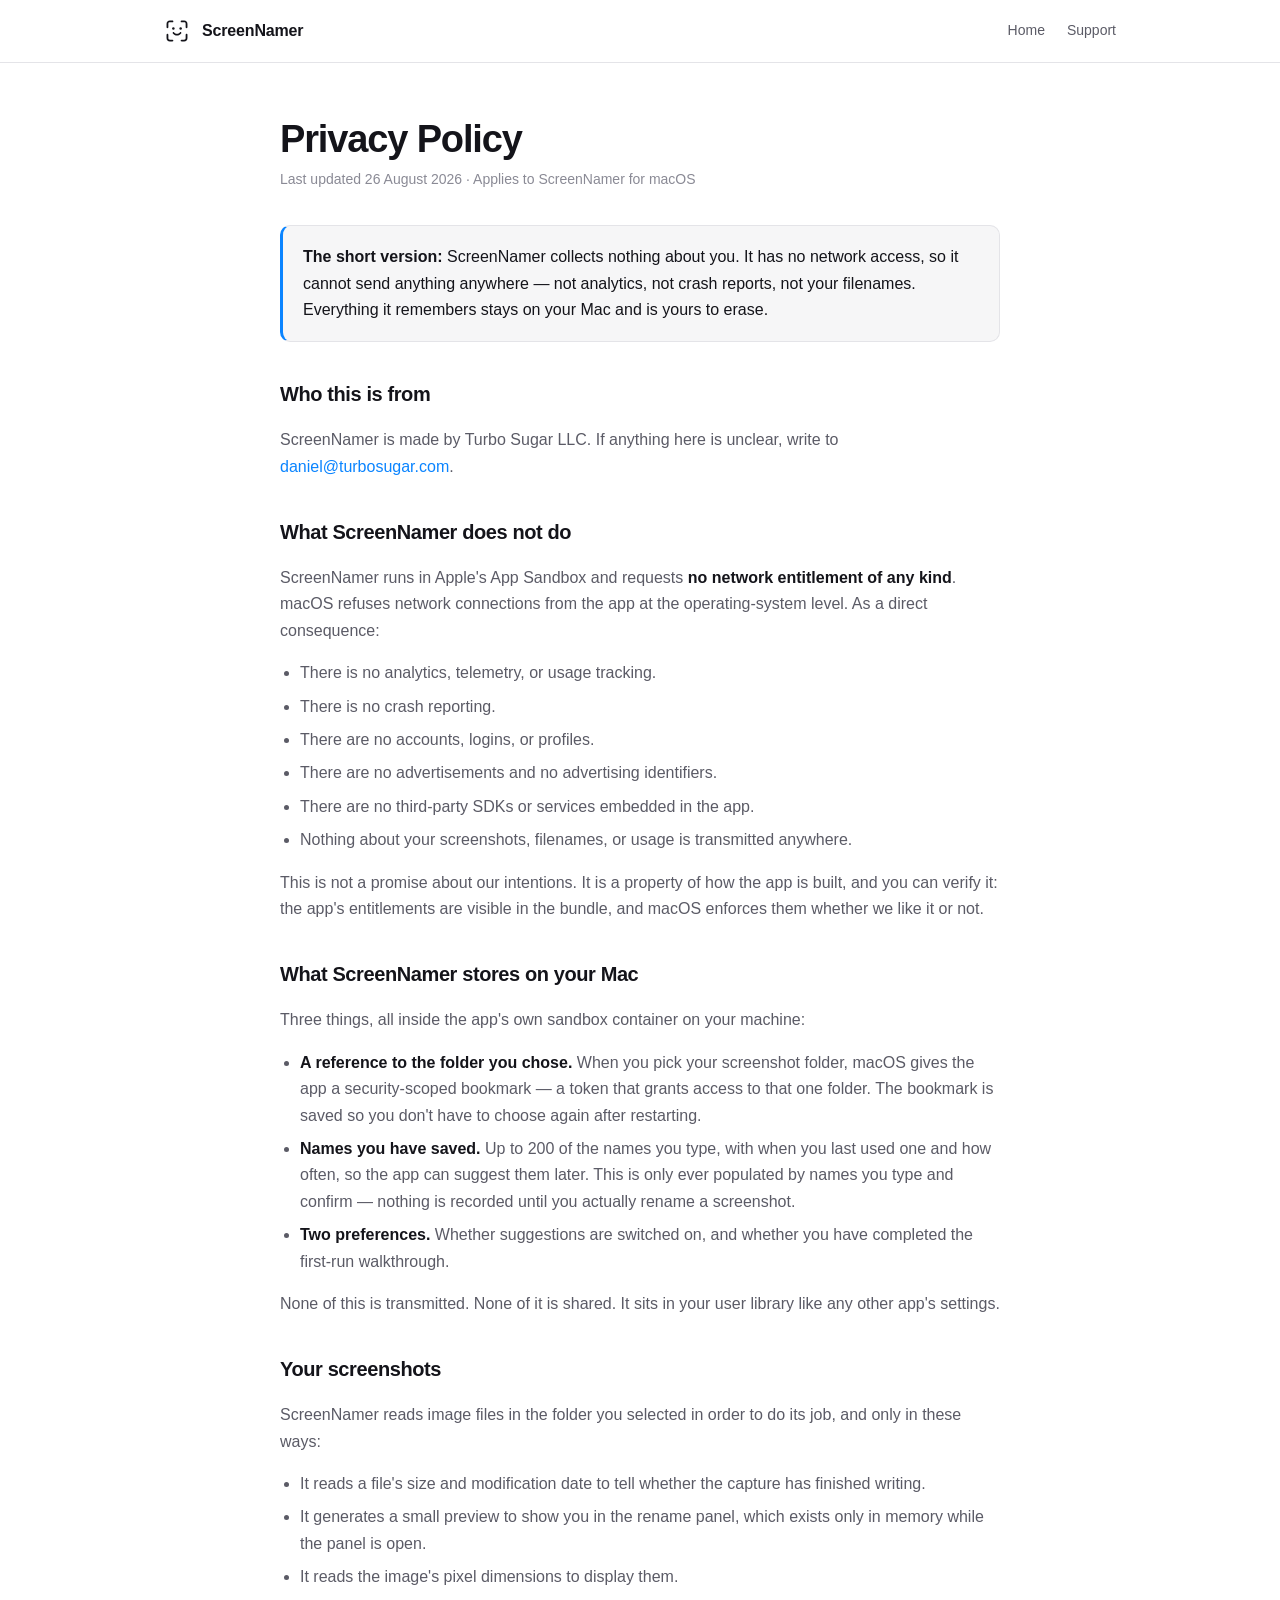
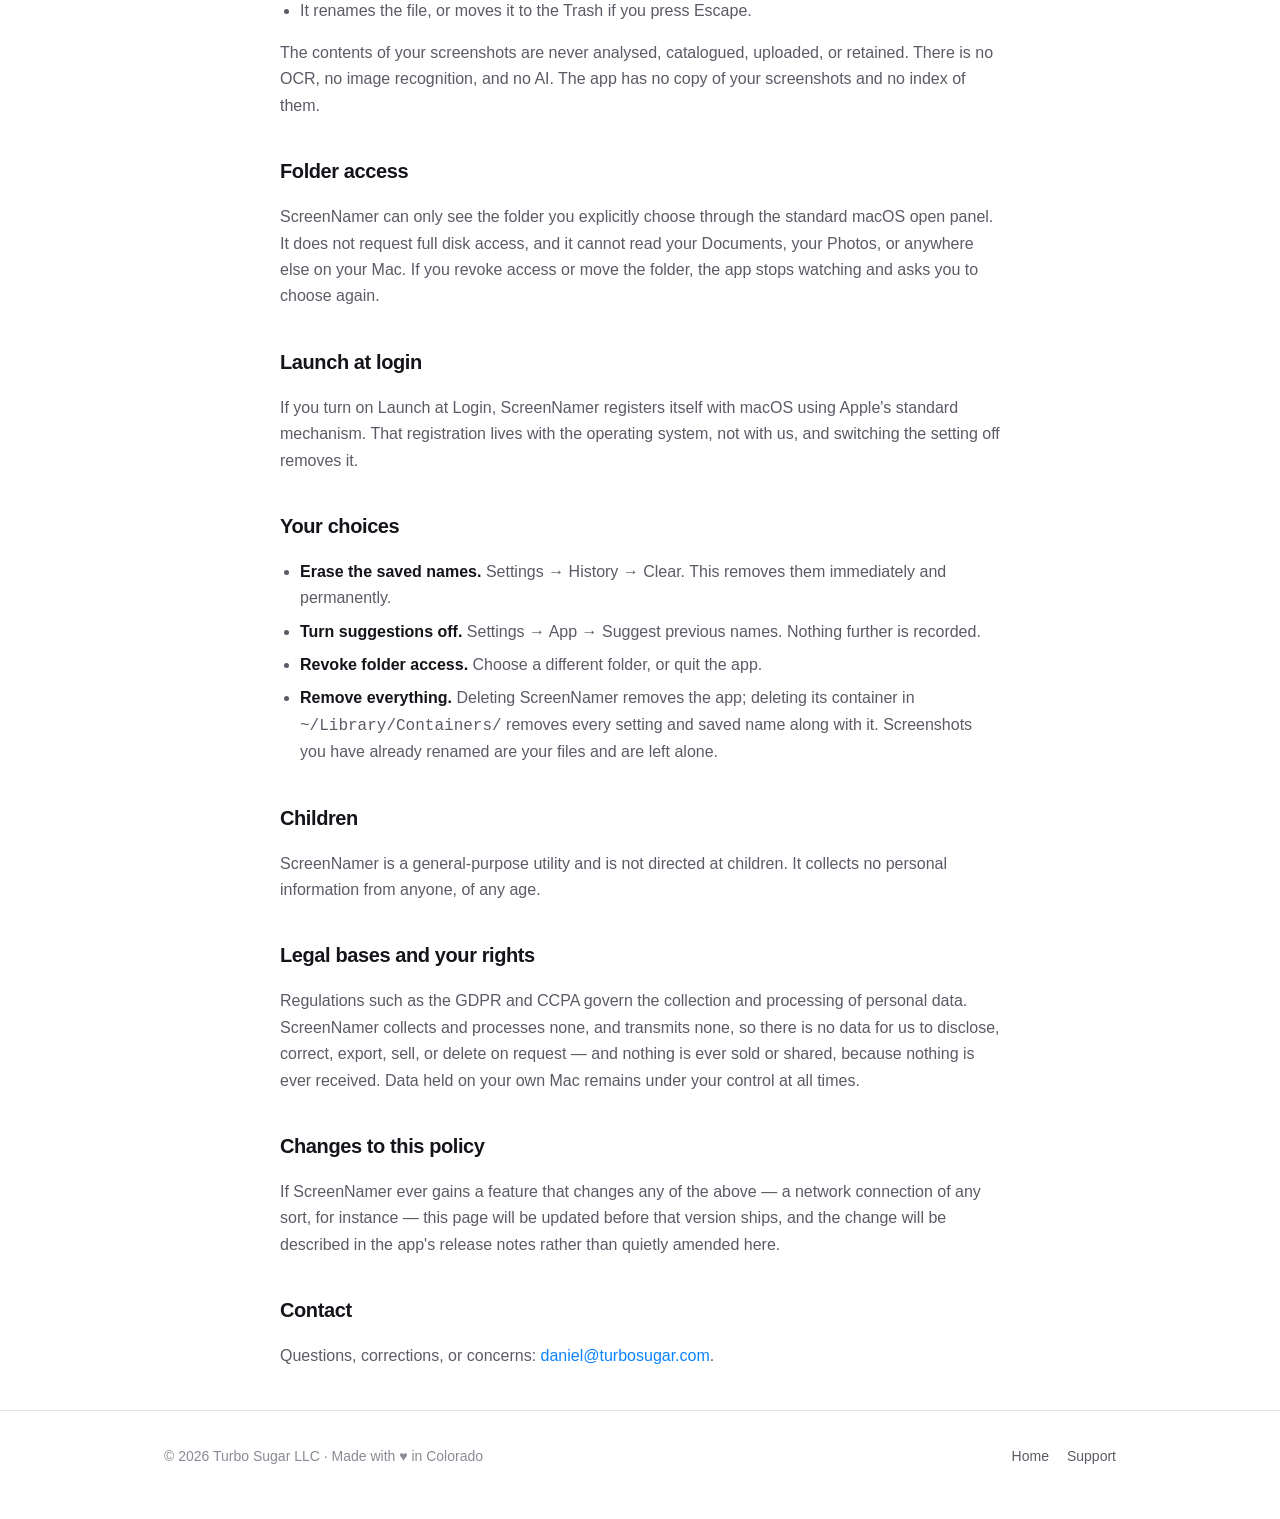
==== privacy/index.html @ ea91c164 "Header mark inherits theme colour" ====
<!doctype html>
<html lang="en">
<head>
<meta charset="utf-8">
<meta name="viewport" content="width=device-width, initial-scale=1">
<title>Privacy Policy — ScreenNamer</title>
<meta name="description" content="ScreenNamer collects nothing. It has no network access, no accounts, and no analytics. Everything it stores stays on your Mac.">
<link rel="icon" href="../assets/icon.png">
<link rel="stylesheet" href="../styles.css">
</head>
<body>

<header>
  <div class="wrap bar">
    <svg class="mark" viewBox="0 0 1024 1024" fill="currentColor" aria-hidden="true" focusable="false">
      <path d="M135.83,404.52c-19.79,0-35.83-16.04-35.83-35.83v-134.35c0-85.38,48.97-134.35,134.35-134.35h98.52c19.79,0,35.83,16.04,35.83,35.83s-16.04,35.83-35.83,35.83h-98.52c-45.7,0-62.7,16.99-62.7,62.7v134.35c0,19.79-16.04,35.83-35.83,35.83Z"/>
      <path d="M888.17,404.52c-19.79,0-35.83-16.04-35.83-35.83v-134.35c0-45.7-16.99-62.7-62.7-62.7h-98.52c-19.79,0-35.83-16.04-35.83-35.83s16.04-35.83,35.83-35.83h98.52c85.38,0,134.35,48.97,134.35,134.35v134.35c0,19.79-16.04,35.83-35.83,35.83Z"/>
      <path d="M332.87,924h-98.52c-85.38,0-134.35-48.97-134.35-134.35v-134.35c0-19.79,16.04-35.83,35.83-35.83s35.83,16.04,35.83,35.83v134.35c0,45.7,16.99,62.7,62.7,62.7h98.52c19.79,0,35.83,16.04,35.83,35.83s-16.04,35.83-35.83,35.83Z"/>
      <path d="M789.65,924h-98.52c-19.79,0-35.83-16.04-35.83-35.83s16.04-35.83,35.83-35.83h98.52c45.7,0,62.7-16.99,62.7-62.7v-134.35c0-19.79,16.04-35.83,35.83-35.83s35.83,16.04,35.83,35.83v134.35c0,85.38-48.97,134.35-134.35,134.35Z"/>
      <circle cx="368.7" cy="413.48" r="49.26"/>
      <circle cx="655.3" cy="413.48" r="49.26"/>
      <path d="M512,688.89c-64.33,0-124.49-29.08-165.05-79.78-11.59-14.49-9.24-35.62,5.25-47.21,14.49-11.59,35.62-9.24,47.21,5.24,27.74,34.68,68.78,54.57,112.6,54.57s84.86-19.89,112.6-54.57c11.59-14.48,32.72-16.83,47.21-5.24,14.48,11.59,16.83,32.72,5.24,47.21-40.56,50.7-100.72,79.78-165.05,79.78Z"/>
    </svg>
    <a class="name" href="../" style="color:inherit">ScreenNamer</a>
    <nav>
      <a href="../">Home</a>
      <a href="mailto:daniel@turbosugar.com">Support</a>
    </nav>
  </div>
</header>

<main class="wrap legal">

  <h1>Privacy Policy</h1>
  <p class="stamp">Last updated 26 August 2026 · Applies to ScreenNamer for macOS</p>

  <div class="summary">
    <p><strong>The short version:</strong> ScreenNamer collects nothing about you. It has no network access, so it cannot send anything anywhere — not analytics, not crash reports, not your filenames. Everything it remembers stays on your Mac and is yours to erase.</p>
  </div>

  <h2>Who this is from</h2>
  <p>ScreenNamer is made by Turbo Sugar LLC. If anything here is unclear, write to <a href="mailto:daniel@turbosugar.com">daniel@turbosugar.com</a>.</p>

  <h2>What ScreenNamer does not do</h2>
  <p>ScreenNamer runs in Apple's App Sandbox and requests <strong>no network entitlement of any kind</strong>. macOS refuses network connections from the app at the operating-system level. As a direct consequence:</p>
  <ul>
    <li>There is no analytics, telemetry, or usage tracking.</li>
    <li>There is no crash reporting.</li>
    <li>There are no accounts, logins, or profiles.</li>
    <li>There are no advertisements and no advertising identifiers.</li>
    <li>There are no third-party SDKs or services embedded in the app.</li>
    <li>Nothing about your screenshots, filenames, or usage is transmitted anywhere.</li>
  </ul>
  <p>This is not a promise about our intentions. It is a property of how the app is built, and you can verify it: the app's entitlements are visible in the bundle, and macOS enforces them whether we like it or not.</p>

  <h2>What ScreenNamer stores on your Mac</h2>
  <p>Three things, all inside the app's own sandbox container on your machine:</p>
  <ul>
    <li><strong>A reference to the folder you chose.</strong> When you pick your screenshot folder, macOS gives the app a security-scoped bookmark — a token that grants access to that one folder. The bookmark is saved so you don't have to choose again after restarting.</li>
    <li><strong>Names you have saved.</strong> Up to 200 of the names you type, with when you last used one and how often, so the app can suggest them later. This is only ever populated by names you type and confirm — nothing is recorded until you actually rename a screenshot.</li>
    <li><strong>Two preferences.</strong> Whether suggestions are switched on, and whether you have completed the first-run walkthrough.</li>
  </ul>
  <p>None of this is transmitted. None of it is shared. It sits in your user library like any other app's settings.</p>

  <h2>Your screenshots</h2>
  <p>ScreenNamer reads image files in the folder you selected in order to do its job, and only in these ways:</p>
  <ul>
    <li>It reads a file's size and modification date to tell whether the capture has finished writing.</li>
    <li>It generates a small preview to show you in the rename panel, which exists only in memory while the panel is open.</li>
    <li>It reads the image's pixel dimensions to display them.</li>
    <li>It renames the file, or moves it to the Trash if you press Escape.</li>
  </ul>
  <p>The contents of your screenshots are never analysed, catalogued, uploaded, or retained. There is no OCR, no image recognition, and no AI. The app has no copy of your screenshots and no index of them.</p>

  <h2>Folder access</h2>
  <p>ScreenNamer can only see the folder you explicitly choose through the standard macOS open panel. It does not request full disk access, and it cannot read your Documents, your Photos, or anywhere else on your Mac. If you revoke access or move the folder, the app stops watching and asks you to choose again.</p>

  <h2>Launch at login</h2>
  <p>If you turn on Launch at Login, ScreenNamer registers itself with macOS using Apple's standard mechanism. That registration lives with the operating system, not with us, and switching the setting off removes it.</p>

  <h2>Your choices</h2>
  <ul>
    <li><strong>Erase the saved names.</strong> Settings → History → Clear. This removes them immediately and permanently.</li>
    <li><strong>Turn suggestions off.</strong> Settings → App → Suggest previous names. Nothing further is recorded.</li>
    <li><strong>Revoke folder access.</strong> Choose a different folder, or quit the app.</li>
    <li><strong>Remove everything.</strong> Deleting ScreenNamer removes the app; deleting its container in <code>~/Library/Containers/</code> removes every setting and saved name along with it. Screenshots you have already renamed are your files and are left alone.</li>
  </ul>

  <h2>Children</h2>
  <p>ScreenNamer is a general-purpose utility and is not directed at children. It collects no personal information from anyone, of any age.</p>

  <h2>Legal bases and your rights</h2>
  <p>Regulations such as the GDPR and CCPA govern the collection and processing of personal data. ScreenNamer collects and processes none, and transmits none, so there is no data for us to disclose, correct, export, sell, or delete on request — and nothing is ever sold or shared, because nothing is ever received. Data held on your own Mac remains under your control at all times.</p>

  <h2>Changes to this policy</h2>
  <p>If ScreenNamer ever gains a feature that changes any of the above — a network connection of any sort, for instance — this page will be updated before that version ships, and the change will be described in the app's release notes rather than quietly amended here.</p>

  <h2>Contact</h2>
  <p>Questions, corrections, or concerns: <a href="mailto:daniel@turbosugar.com">daniel@turbosugar.com</a>.</p>

</main>

<footer>
  <div class="wrap footrow">
    <span>© 2026 Turbo Sugar LLC · Made with ♥ in Colorado</span>
    <nav>
      <a href="../">Home</a>
      <a href="mailto:daniel@turbosugar.com">Support</a>
    </nav>
  </div>
</footer>

</body>
</html>
---- styles.css ----
/* ScreenNamer — one stylesheet, no frameworks, no external requests. */

:root {
  --bg: #ffffff;
  --bg-soft: #f6f6f7;
  --ink: #14141a;
  --ink-soft: #5b5b66;
  --ink-faint: #8a8a95;
  --line: #e4e4e8;
  --accent: #0a84ff;
  --radius: 14px;
  --max: 1000px;
}

@media (prefers-color-scheme: dark) {
  :root {
    --bg: #101013;
    --bg-soft: #17171c;
    --ink: #f2f2f5;
    --ink-soft: #a4a4b0;
    --ink-faint: #7a7a86;
    --line: #26262e;
    --accent: #4da3ff;
  }
}

* { box-sizing: border-box; }

html { scroll-behavior: smooth; }

body {
  margin: 0;
  background: var(--bg);
  color: var(--ink);
  font: 16px/1.65 -apple-system, BlinkMacSystemFont, "SF Pro Text", "Helvetica Neue", Arial, sans-serif;
  -webkit-font-smoothing: antialiased;
}

.wrap { max-width: var(--max); margin: 0 auto; padding: 0 24px; }

a { color: var(--accent); text-decoration: none; }
a:hover { text-decoration: underline; }

/* ---------- header ---------- */

header {
  border-bottom: 1px solid var(--line);
  position: sticky;
  top: 0;
  background: color-mix(in srgb, var(--bg) 88%, transparent);
  backdrop-filter: saturate(180%) blur(14px);
  z-index: 10;
}

.bar { display: flex; align-items: center; gap: 12px; height: 62px; }
.bar .mark { width: 26px; height: 26px; display: block; color: var(--ink); flex: none; }
.bar .name { font-weight: 600; letter-spacing: -0.01em; color: var(--ink); }
.bar nav { margin-left: auto; display: flex; gap: 22px; font-size: 14px; }
.bar nav a { color: var(--ink-soft); }
.bar nav a:hover { color: var(--ink); text-decoration: none; }

/* ---------- hero ---------- */

.hero { padding: 78px 0 44px; text-align: center; }
.hero img.icon { width: 104px; height: 104px; margin-bottom: 22px; }

h1 {
  font-size: clamp(34px, 6vw, 54px);
  line-height: 1.08;
  letter-spacing: -0.03em;
  margin: 0 0 16px;
}

.lede {
  font-size: clamp(17px, 2.4vw, 20px);
  color: var(--ink-soft);
  max-width: 620px;
  margin: 0 auto 30px;
}

.cta { display: inline-flex; flex-direction: column; align-items: center; gap: 10px; }

.button {
  display: inline-block;
  background: var(--ink);
  color: var(--bg);
  padding: 13px 26px;
  border-radius: 10px;
  font-weight: 600;
  font-size: 16px;
}
.button:hover { text-decoration: none; opacity: 0.88; }

.meta { font-size: 13px; color: var(--ink-faint); }

figure.shot { margin: 52px 0 0; }
figure.shot img,
figure.shot video {
  width: 100%;
  height: auto;
  border: 1px solid var(--line);
  border-radius: var(--radius);
  display: block;
  background: var(--bg-soft);
}

/* ---------- sections ---------- */

section { padding: 62px 0; border-top: 1px solid var(--line); }

h2 {
  font-size: clamp(24px, 3.4vw, 30px);
  letter-spacing: -0.02em;
  margin: 0 0 10px;
}

.sub { color: var(--ink-soft); margin: 0 0 34px; max-width: 620px; }

.pull {
  font-size: clamp(19px, 3vw, 25px);
  line-height: 1.4;
  letter-spacing: -0.02em;
  margin: 0;
  text-align: center;
  color: var(--ink);
}
.pull code {
  font: inherit;
  font-family: ui-monospace, SFMono-Regular, Menlo, monospace;
  font-size: 0.88em;
  color: var(--ink-faint);
}

.grid { display: grid; gap: 22px; grid-template-columns: repeat(auto-fit, minmax(250px, 1fr)); }

.card {
  background: var(--bg-soft);
  border: 1px solid var(--line);
  border-radius: var(--radius);
  padding: 22px;
}
.card h3 { margin: 0 0 6px; font-size: 16px; letter-spacing: -0.01em; }
.card p { margin: 0; color: var(--ink-soft); font-size: 15px; }

.steps { counter-reset: step; display: grid; gap: 26px; grid-template-columns: repeat(auto-fit, minmax(230px, 1fr)); }
.step { position: relative; padding-top: 40px; }
.step::before {
  counter-increment: step;
  content: counter(step);
  position: absolute;
  top: 0; left: 0;
  width: 28px; height: 28px;
  border-radius: 50%;
  background: var(--ink);
  color: var(--bg);
  display: grid; place-items: center;
  font-size: 14px; font-weight: 600;
}
.step h3 { margin: 0 0 4px; font-size: 16px; }
.step p { margin: 0; color: var(--ink-soft); font-size: 15px; }

/* ---------- privacy banner ---------- */

.banner {
  background: var(--bg-soft);
  border: 1px solid var(--line);
  border-radius: var(--radius);
  padding: 34px;
  text-align: center;
}
.banner h2 { margin-bottom: 8px; }
.banner p { color: var(--ink-soft); max-width: 620px; margin: 0 auto 6px; }

/* ---------- faq ---------- */

details {
  border-bottom: 1px solid var(--line);
  padding: 16px 0;
}
details summary {
  cursor: pointer;
  font-weight: 600;
  font-size: 16px;
  list-style: none;
}
details summary::-webkit-details-marker { display: none; }
details summary::after { content: "+"; float: right; color: var(--ink-faint); font-weight: 400; }
details[open] summary::after { content: "\2212"; }
details p { color: var(--ink-soft); margin: 10px 0 0; }

/* ---------- legal pages ---------- */

.legal { padding: 56px 0 24px; max-width: 720px; }
.legal h1 { font-size: clamp(28px, 4vw, 38px); margin-bottom: 8px; }
.legal .stamp { color: var(--ink-faint); font-size: 14px; margin: 0 0 34px; }
.legal h2 { font-size: 20px; margin: 36px 0 8px; }
.legal p, .legal li { color: var(--ink-soft); }
.legal strong { color: var(--ink); }
.legal ul { padding-left: 20px; }
.legal li { margin-bottom: 7px; }

.summary {
  background: var(--bg-soft);
  border: 1px solid var(--line);
  border-left: 3px solid var(--accent);
  border-radius: 10px;
  padding: 18px 20px;
  margin: 0 0 30px;
}
.summary p { margin: 0; color: var(--ink); }

/* ---------- footer ---------- */

footer {
  border-top: 1px solid var(--line);
  padding: 34px 0 52px;
  font-size: 14px;
  color: var(--ink-faint);
}
.footrow { display: flex; flex-wrap: wrap; gap: 16px; align-items: center; }
.footrow nav { margin-left: auto; display: flex; gap: 18px; }
.footrow nav a { color: var(--ink-soft); }
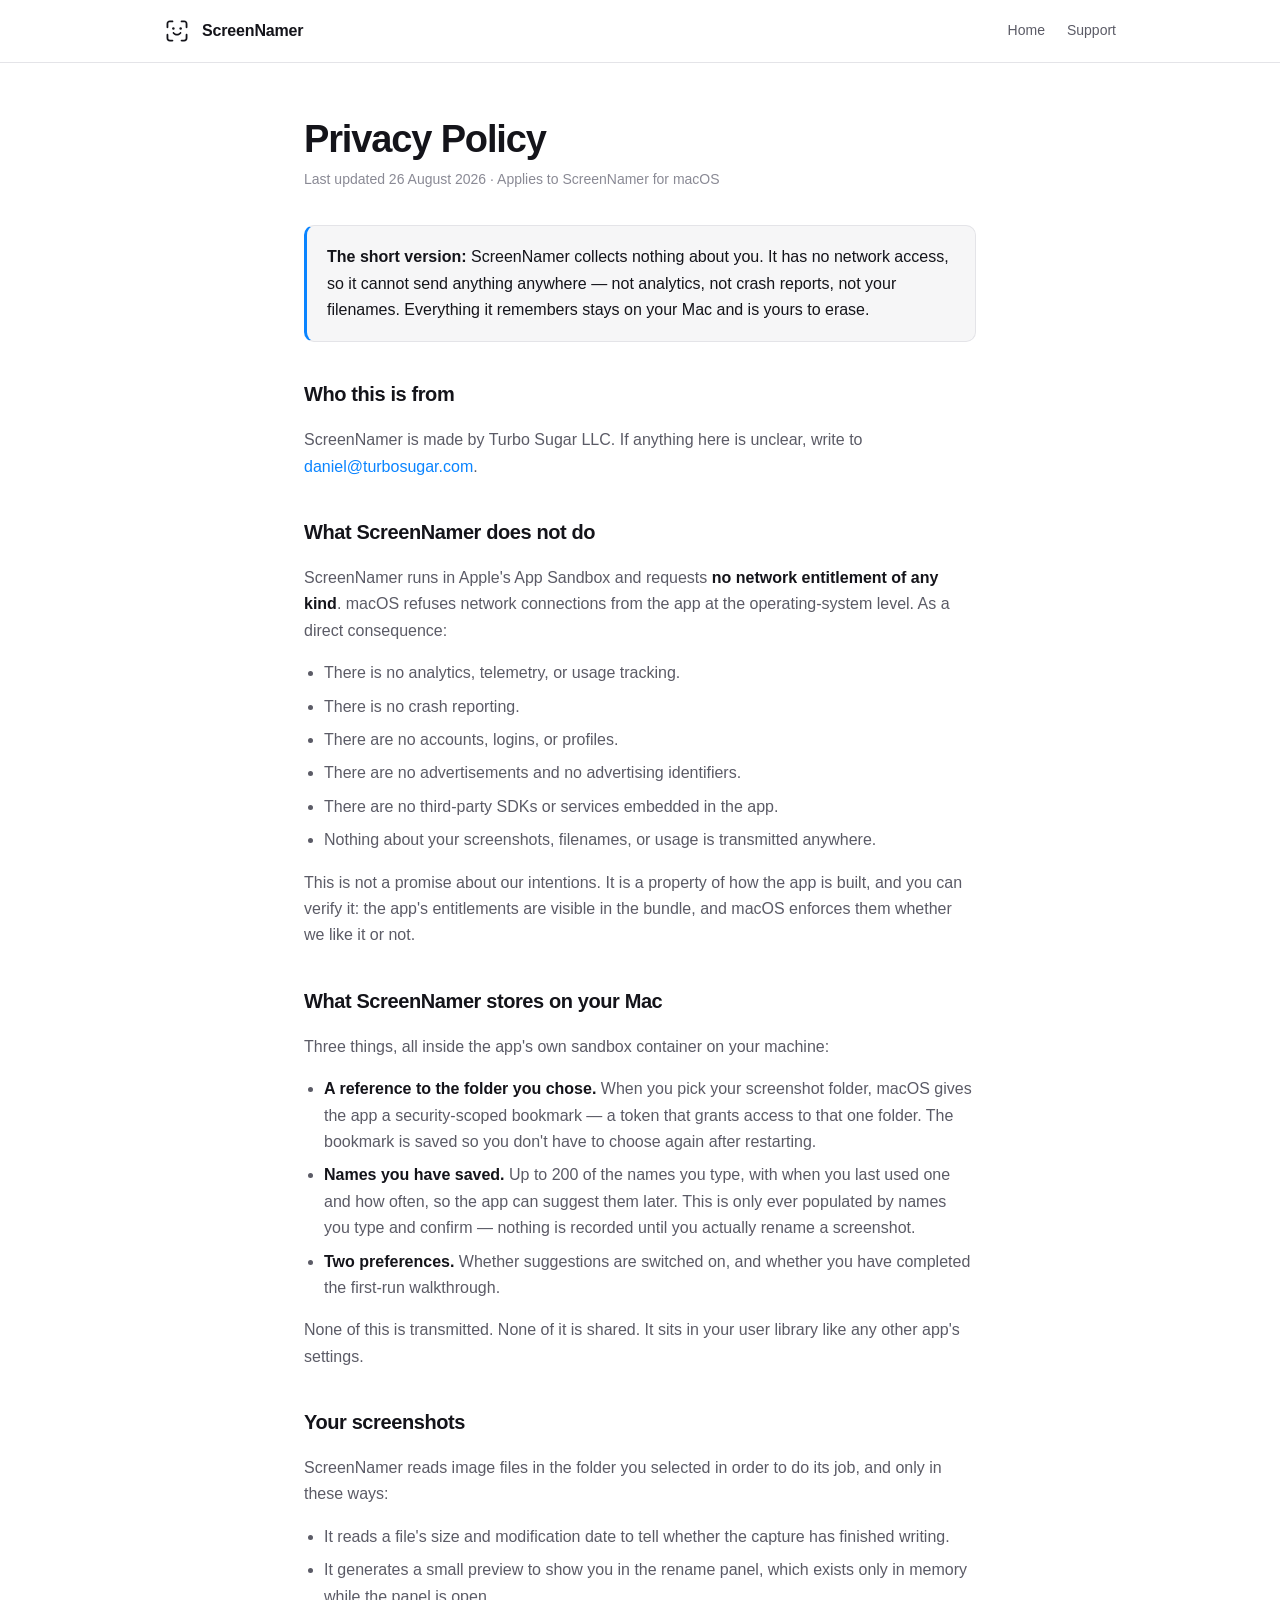
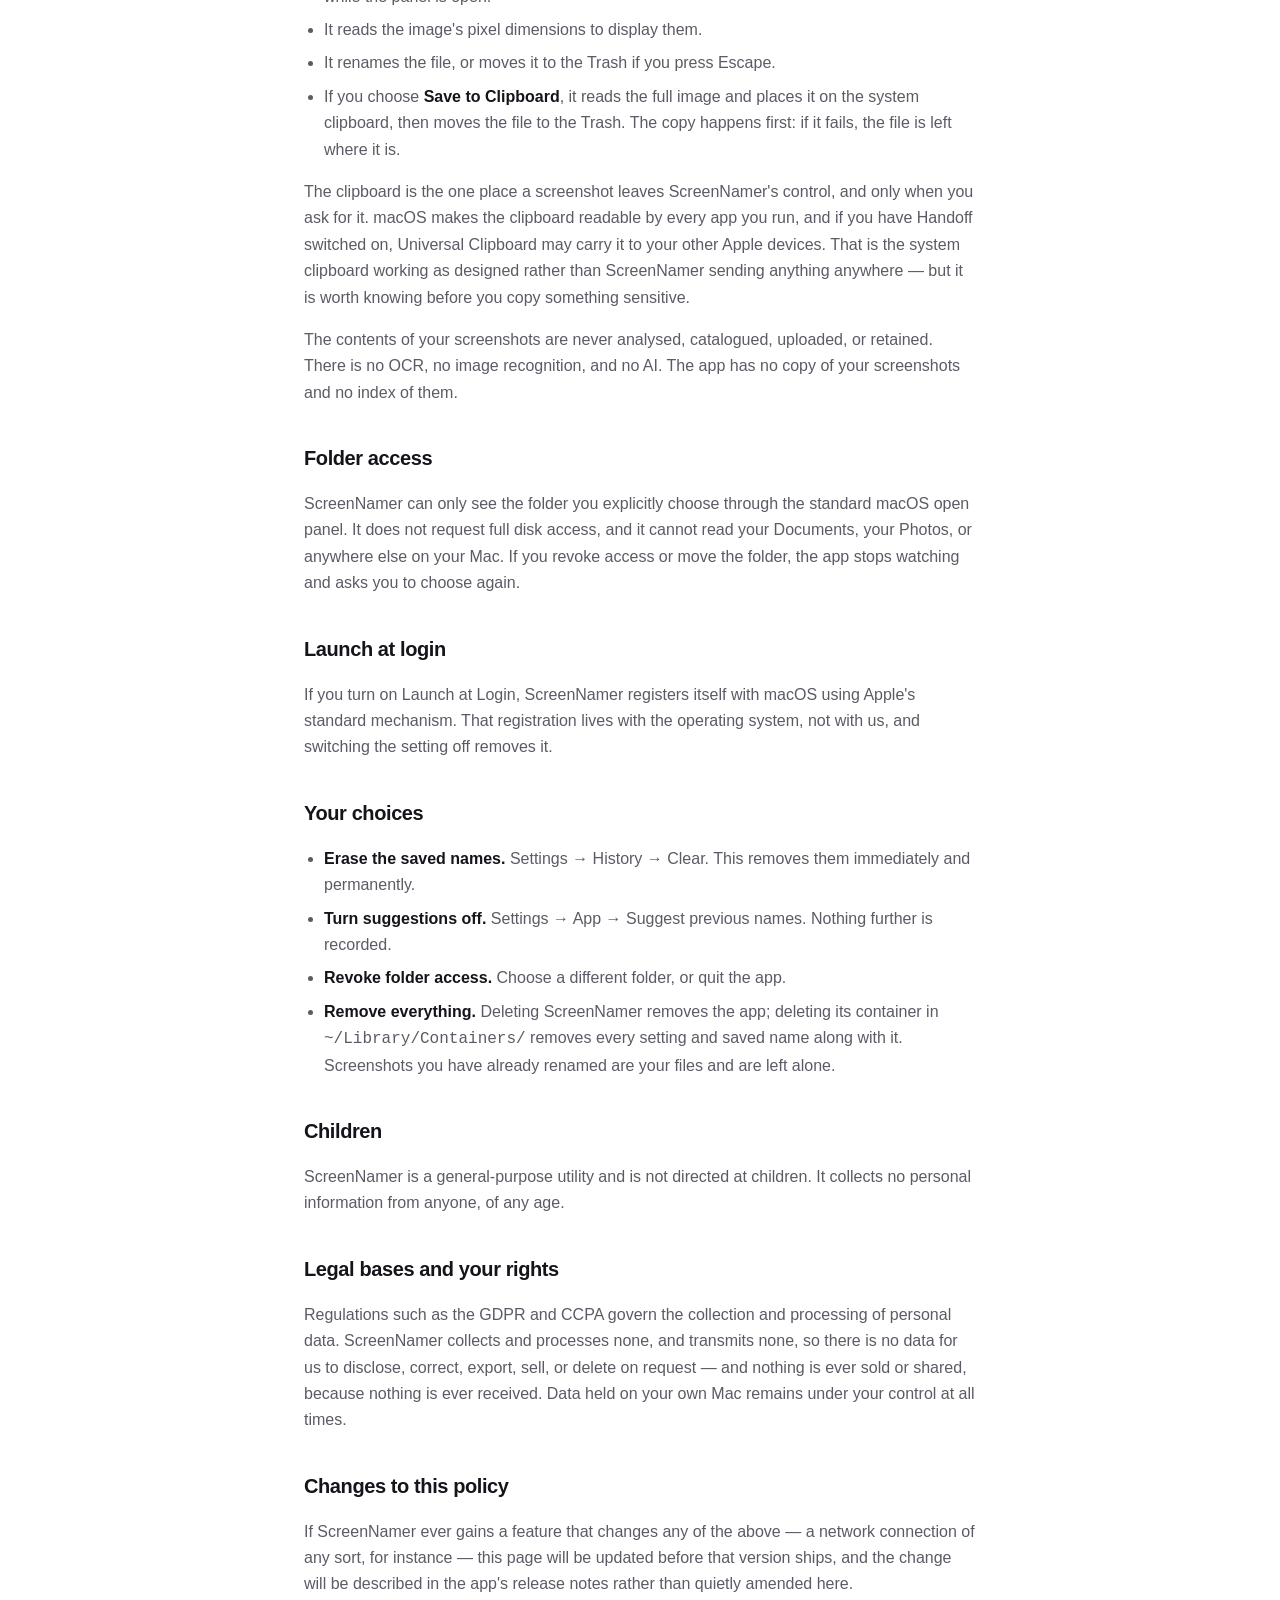
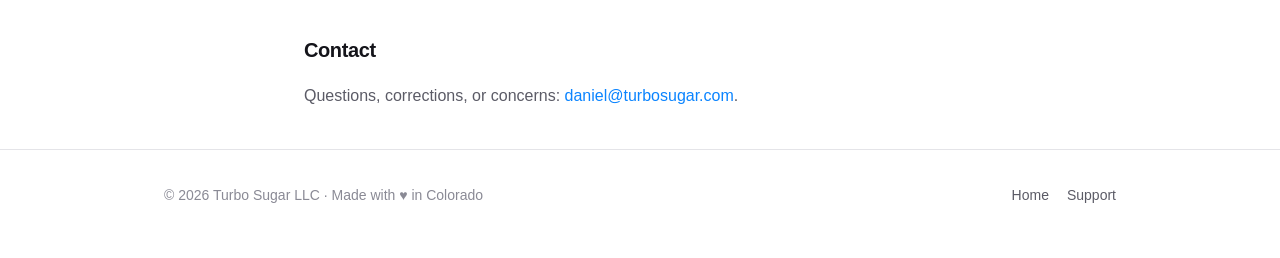
==== commit 56ece286: "New hero recording; copy pass" ====
--- a/privacy/index.html
+++ b/privacy/index.html
@@ -12,7 +12,7 @@
 
 <header>
   <div class="wrap bar">
-    <svg class="mark" viewBox="0 0 1024 1024" fill="currentColor" aria-hidden="true" focusable="false">
+    <svg class="mark" width="26" height="26" viewBox="0 0 1024 1024" fill="currentColor" aria-hidden="true" focusable="false">
       <path d="M135.83,404.52c-19.79,0-35.83-16.04-35.83-35.83v-134.35c0-85.38,48.97-134.35,134.35-134.35h98.52c19.79,0,35.83,16.04,35.83,35.83s-16.04,35.83-35.83,35.83h-98.52c-45.7,0-62.7,16.99-62.7,62.7v134.35c0,19.79-16.04,35.83-35.83,35.83Z"/>
       <path d="M888.17,404.52c-19.79,0-35.83-16.04-35.83-35.83v-134.35c0-45.7-16.99-62.7-62.7-62.7h-98.52c-19.79,0-35.83-16.04-35.83-35.83s16.04-35.83,35.83-35.83h98.52c85.38,0,134.35,48.97,134.35,134.35v134.35c0,19.79-16.04,35.83-35.83,35.83Z"/>
       <path d="M332.87,924h-98.52c-85.38,0-134.35-48.97-134.35-134.35v-134.35c0-19.79,16.04-35.83,35.83-35.83s35.83,16.04,35.83,35.83v134.35c0,45.7,16.99,62.7,62.7,62.7h98.52c19.79,0,35.83,16.04,35.83,35.83s-16.04,35.83-35.83,35.83Z"/>
@@ -69,7 +69,9 @@
     <li>It generates a small preview to show you in the rename panel, which exists only in memory while the panel is open.</li>
     <li>It reads the image's pixel dimensions to display them.</li>
     <li>It renames the file, or moves it to the Trash if you press Escape.</li>
+    <li>If you choose <strong>Save to Clipboard</strong>, it reads the full image and places it on the system clipboard, then moves the file to the Trash. The copy happens first: if it fails, the file is left where it is.</li>
   </ul>
+  <p>The clipboard is the one place a screenshot leaves ScreenNamer's control, and only when you ask for it. macOS makes the clipboard readable by every app you run, and if you have Handoff switched on, Universal Clipboard may carry it to your other Apple devices. That is the system clipboard working as designed rather than ScreenNamer sending anything anywhere — but it is worth knowing before you copy something sensitive.</p>
   <p>The contents of your screenshots are never analysed, catalogued, uploaded, or retained. There is no OCR, no image recognition, and no AI. The app has no copy of your screenshots and no index of them.</p>
 
   <h2>Folder access</h2>
--- a/styles.css
+++ b/styles.css
@@ -61,7 +61,10 @@
 
 /* ---------- hero ---------- */
 
-.hero { padding: 78px 0 44px; text-align: center; }
+/* Vertical padding as longhand on purpose: `padding: 78px 0 44px` is a shorthand,
+   so it would reset .wrap's horizontal padding to 0 and let the hero video run
+   edge to edge. Same reason for .legal below. */
+.hero { padding-top: 78px; padding-bottom: 44px; text-align: center; }
 .hero img.icon { width: 104px; height: 104px; margin-bottom: 22px; }
 
 h1 {
@@ -131,7 +134,12 @@
   color: var(--ink-faint);
 }
 
-.grid { display: grid; gap: 22px; grid-template-columns: repeat(auto-fit, minmax(250px, 1fr)); }
+/* Eight cards, two rows of four. Below the breakpoint auto-fit takes over and lets
+   them reflow to three, two, then one — 8 divides evenly by all of those. */
+.grid { display: grid; gap: 18px; grid-template-columns: repeat(auto-fit, minmax(220px, 1fr)); }
+@media (min-width: 940px) {
+  .grid { grid-template-columns: repeat(4, 1fr); }
+}
 
 .card {
   background: var(--bg-soft);
@@ -190,7 +198,7 @@
 
 /* ---------- legal pages ---------- */
 
-.legal { padding: 56px 0 24px; max-width: 720px; }
+.legal { padding-top: 56px; padding-bottom: 24px; max-width: 720px; }
 .legal h1 { font-size: clamp(28px, 4vw, 38px); margin-bottom: 8px; }
 .legal .stamp { color: var(--ink-faint); font-size: 14px; margin: 0 0 34px; }
 .legal h2 { font-size: 20px; margin: 36px 0 8px; }
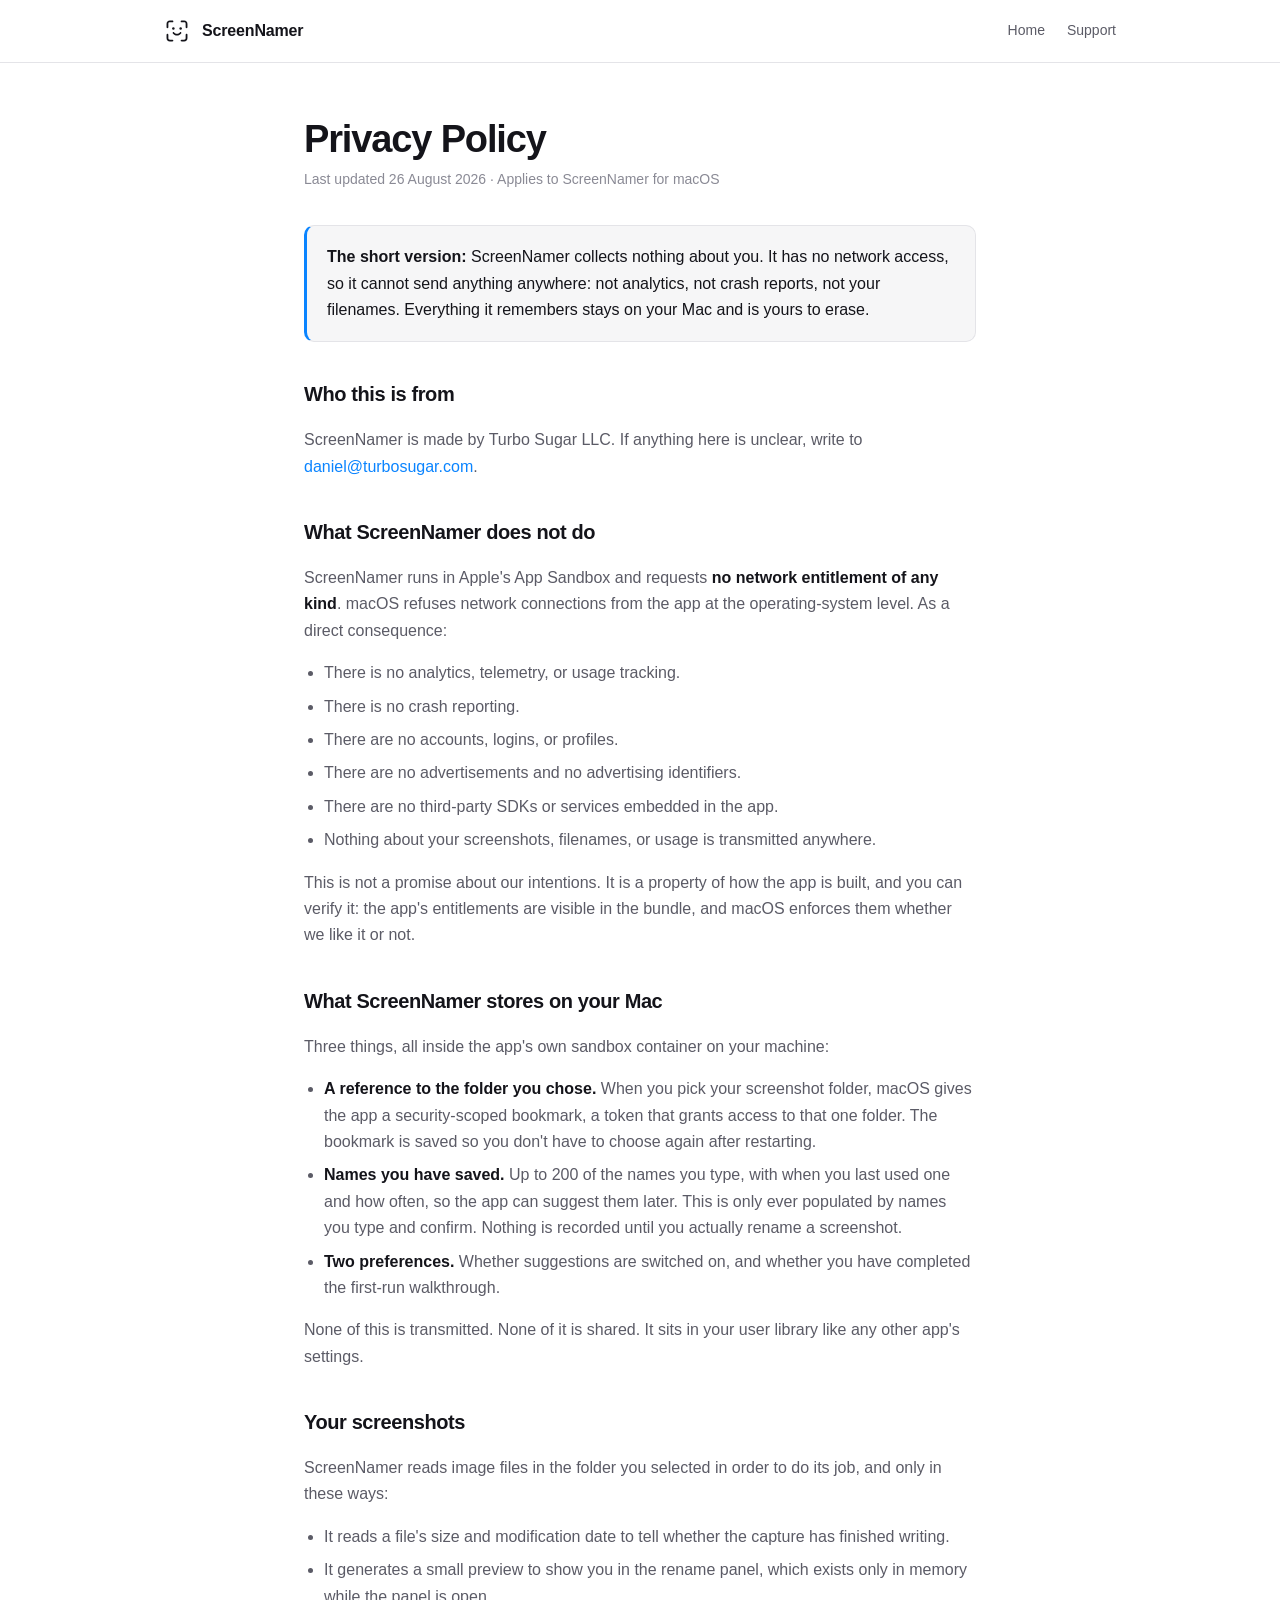
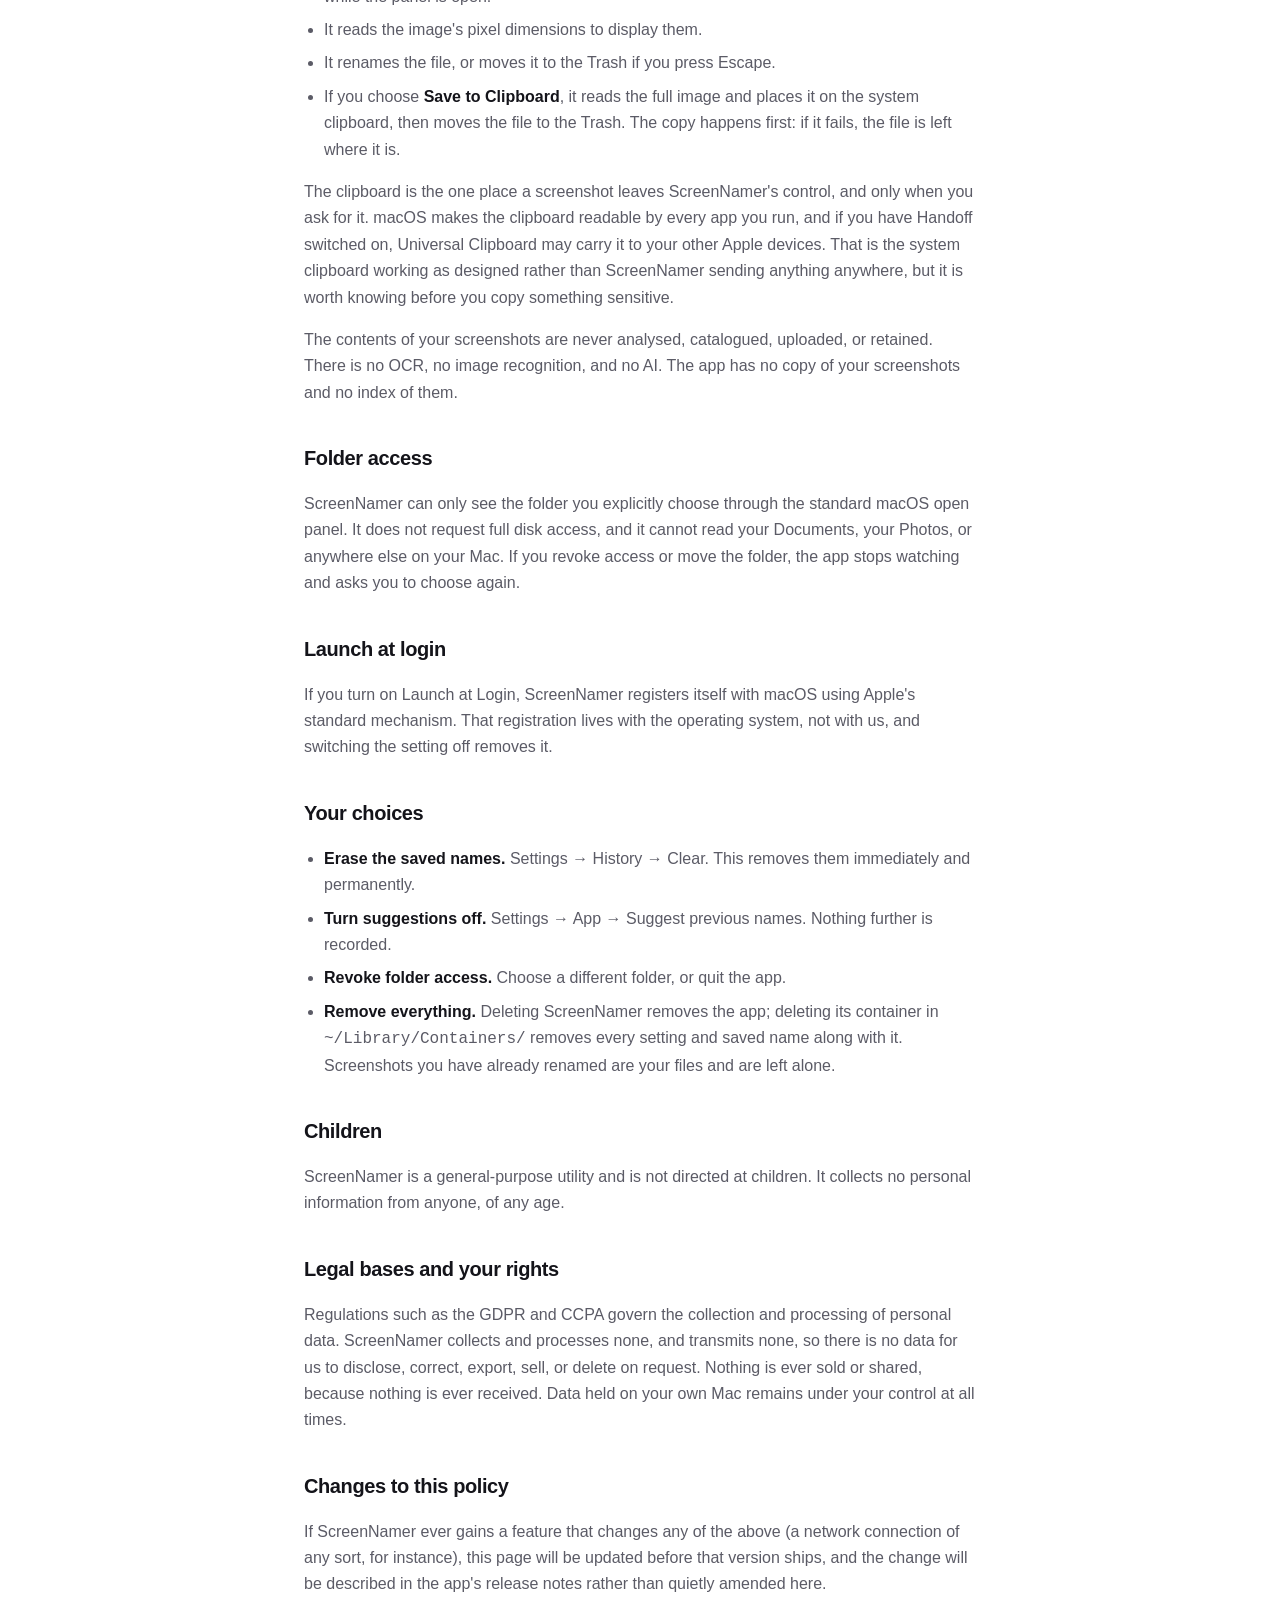
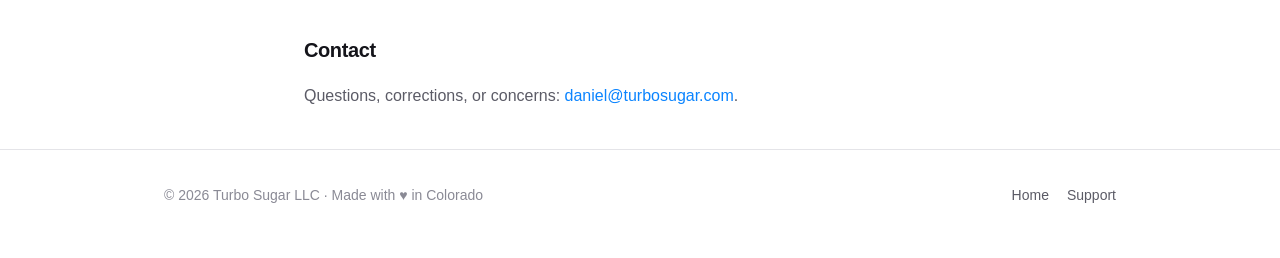
==== commit 860a1708: "Remove em dashes from all site copy Rewords rather than swaps punctuation where the dash was carryin" ====
--- a/privacy/index.html
+++ b/privacy/index.html
@@ -3,7 +3,7 @@
 <head>
 <meta charset="utf-8">
 <meta name="viewport" content="width=device-width, initial-scale=1">
-<title>Privacy Policy — ScreenNamer</title>
+<title>Privacy Policy: ScreenNamer</title>
 <meta name="description" content="ScreenNamer collects nothing. It has no network access, no accounts, and no analytics. Everything it stores stays on your Mac.">
 <link rel="icon" href="../assets/icon.png">
 <link rel="stylesheet" href="../styles.css">
@@ -35,7 +35,7 @@
   <p class="stamp">Last updated 26 August 2026 · Applies to ScreenNamer for macOS</p>
 
   <div class="summary">
-    <p><strong>The short version:</strong> ScreenNamer collects nothing about you. It has no network access, so it cannot send anything anywhere — not analytics, not crash reports, not your filenames. Everything it remembers stays on your Mac and is yours to erase.</p>
+    <p><strong>The short version:</strong> ScreenNamer collects nothing about you. It has no network access, so it cannot send anything anywhere: not analytics, not crash reports, not your filenames. Everything it remembers stays on your Mac and is yours to erase.</p>
   </div>
 
   <h2>Who this is from</h2>
@@ -56,8 +56,8 @@
   <h2>What ScreenNamer stores on your Mac</h2>
   <p>Three things, all inside the app's own sandbox container on your machine:</p>
   <ul>
-    <li><strong>A reference to the folder you chose.</strong> When you pick your screenshot folder, macOS gives the app a security-scoped bookmark — a token that grants access to that one folder. The bookmark is saved so you don't have to choose again after restarting.</li>
-    <li><strong>Names you have saved.</strong> Up to 200 of the names you type, with when you last used one and how often, so the app can suggest them later. This is only ever populated by names you type and confirm — nothing is recorded until you actually rename a screenshot.</li>
+    <li><strong>A reference to the folder you chose.</strong> When you pick your screenshot folder, macOS gives the app a security-scoped bookmark, a token that grants access to that one folder. The bookmark is saved so you don't have to choose again after restarting.</li>
+    <li><strong>Names you have saved.</strong> Up to 200 of the names you type, with when you last used one and how often, so the app can suggest them later. This is only ever populated by names you type and confirm. Nothing is recorded until you actually rename a screenshot.</li>
     <li><strong>Two preferences.</strong> Whether suggestions are switched on, and whether you have completed the first-run walkthrough.</li>
   </ul>
   <p>None of this is transmitted. None of it is shared. It sits in your user library like any other app's settings.</p>
@@ -71,7 +71,7 @@
     <li>It renames the file, or moves it to the Trash if you press Escape.</li>
     <li>If you choose <strong>Save to Clipboard</strong>, it reads the full image and places it on the system clipboard, then moves the file to the Trash. The copy happens first: if it fails, the file is left where it is.</li>
   </ul>
-  <p>The clipboard is the one place a screenshot leaves ScreenNamer's control, and only when you ask for it. macOS makes the clipboard readable by every app you run, and if you have Handoff switched on, Universal Clipboard may carry it to your other Apple devices. That is the system clipboard working as designed rather than ScreenNamer sending anything anywhere — but it is worth knowing before you copy something sensitive.</p>
+  <p>The clipboard is the one place a screenshot leaves ScreenNamer's control, and only when you ask for it. macOS makes the clipboard readable by every app you run, and if you have Handoff switched on, Universal Clipboard may carry it to your other Apple devices. That is the system clipboard working as designed rather than ScreenNamer sending anything anywhere, but it is worth knowing before you copy something sensitive.</p>
   <p>The contents of your screenshots are never analysed, catalogued, uploaded, or retained. There is no OCR, no image recognition, and no AI. The app has no copy of your screenshots and no index of them.</p>
 
   <h2>Folder access</h2>
@@ -92,10 +92,10 @@
   <p>ScreenNamer is a general-purpose utility and is not directed at children. It collects no personal information from anyone, of any age.</p>
 
   <h2>Legal bases and your rights</h2>
-  <p>Regulations such as the GDPR and CCPA govern the collection and processing of personal data. ScreenNamer collects and processes none, and transmits none, so there is no data for us to disclose, correct, export, sell, or delete on request — and nothing is ever sold or shared, because nothing is ever received. Data held on your own Mac remains under your control at all times.</p>
+  <p>Regulations such as the GDPR and CCPA govern the collection and processing of personal data. ScreenNamer collects and processes none, and transmits none, so there is no data for us to disclose, correct, export, sell, or delete on request. Nothing is ever sold or shared, because nothing is ever received. Data held on your own Mac remains under your control at all times.</p>
 
   <h2>Changes to this policy</h2>
-  <p>If ScreenNamer ever gains a feature that changes any of the above — a network connection of any sort, for instance — this page will be updated before that version ships, and the change will be described in the app's release notes rather than quietly amended here.</p>
+  <p>If ScreenNamer ever gains a feature that changes any of the above (a network connection of any sort, for instance), this page will be updated before that version ships, and the change will be described in the app's release notes rather than quietly amended here.</p>
 
   <h2>Contact</h2>
   <p>Questions, corrections, or concerns: <a href="mailto:daniel@turbosugar.com">daniel@turbosugar.com</a>.</p>
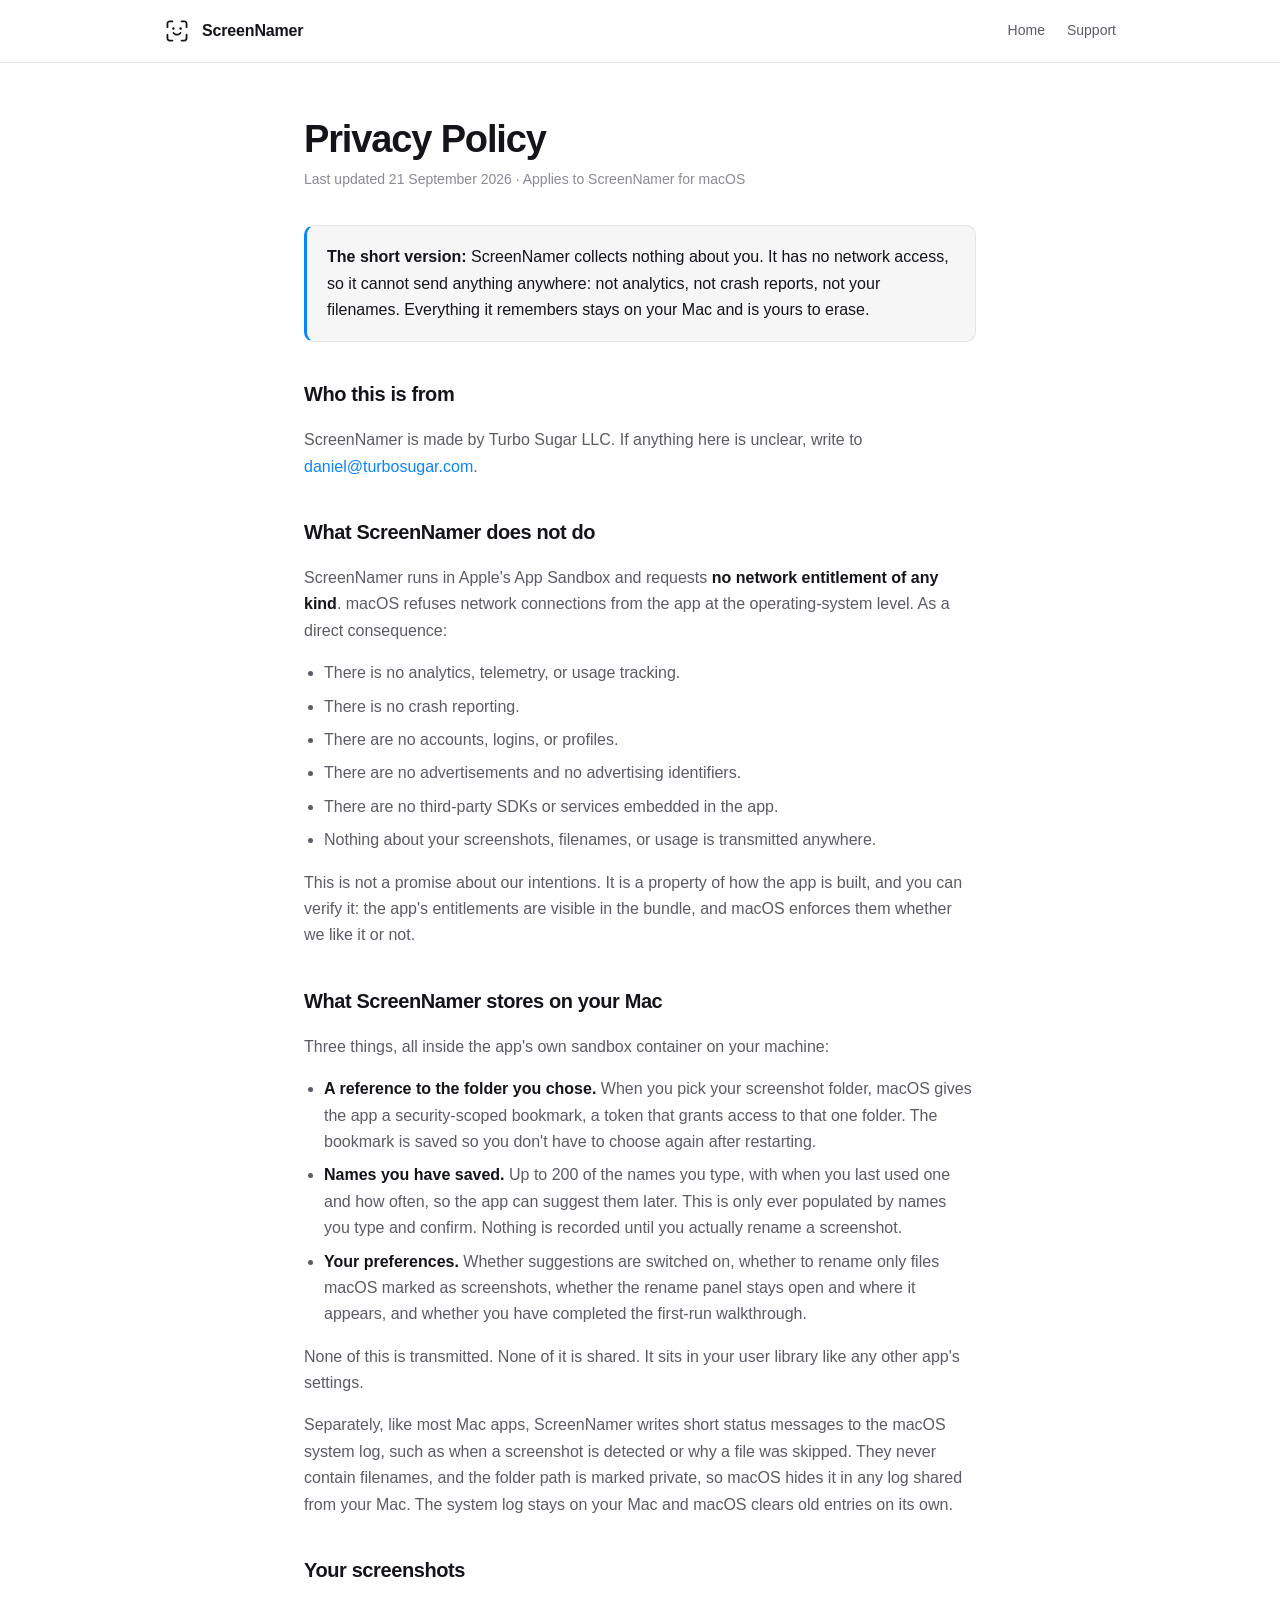
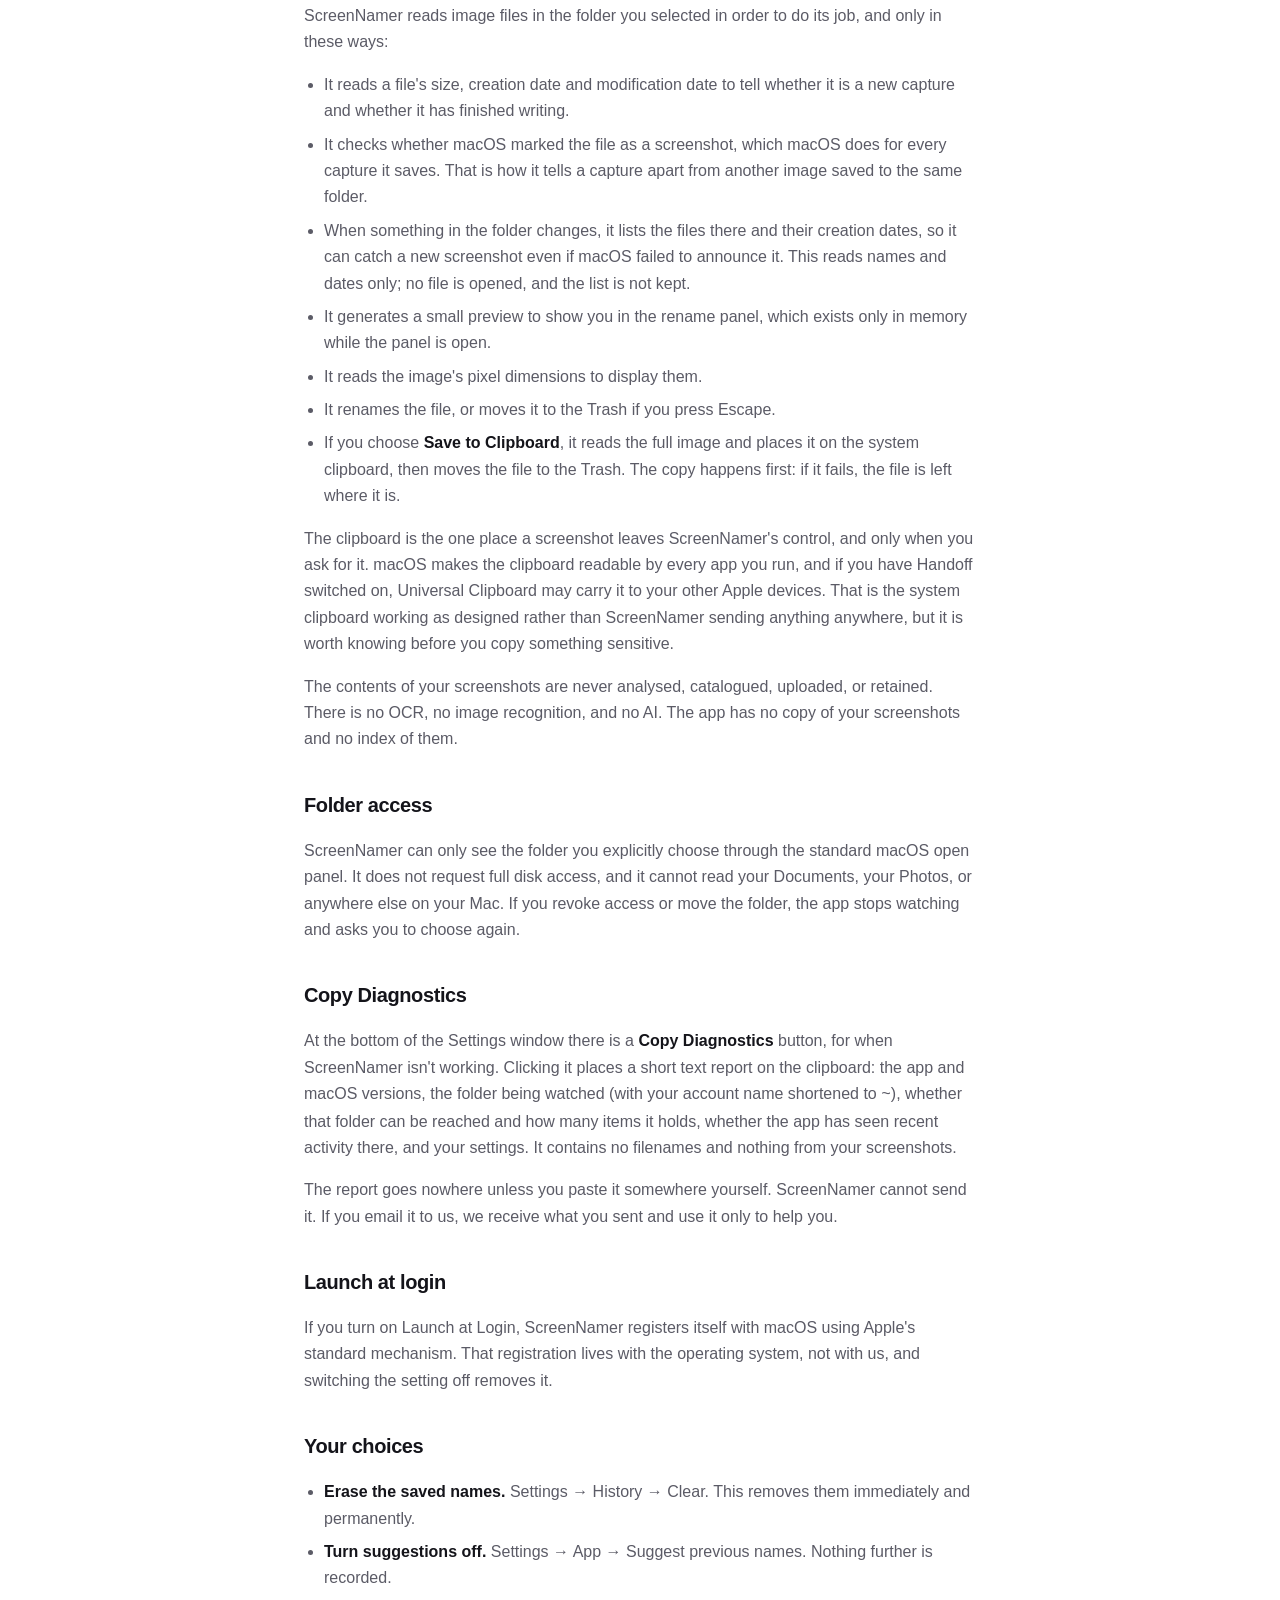
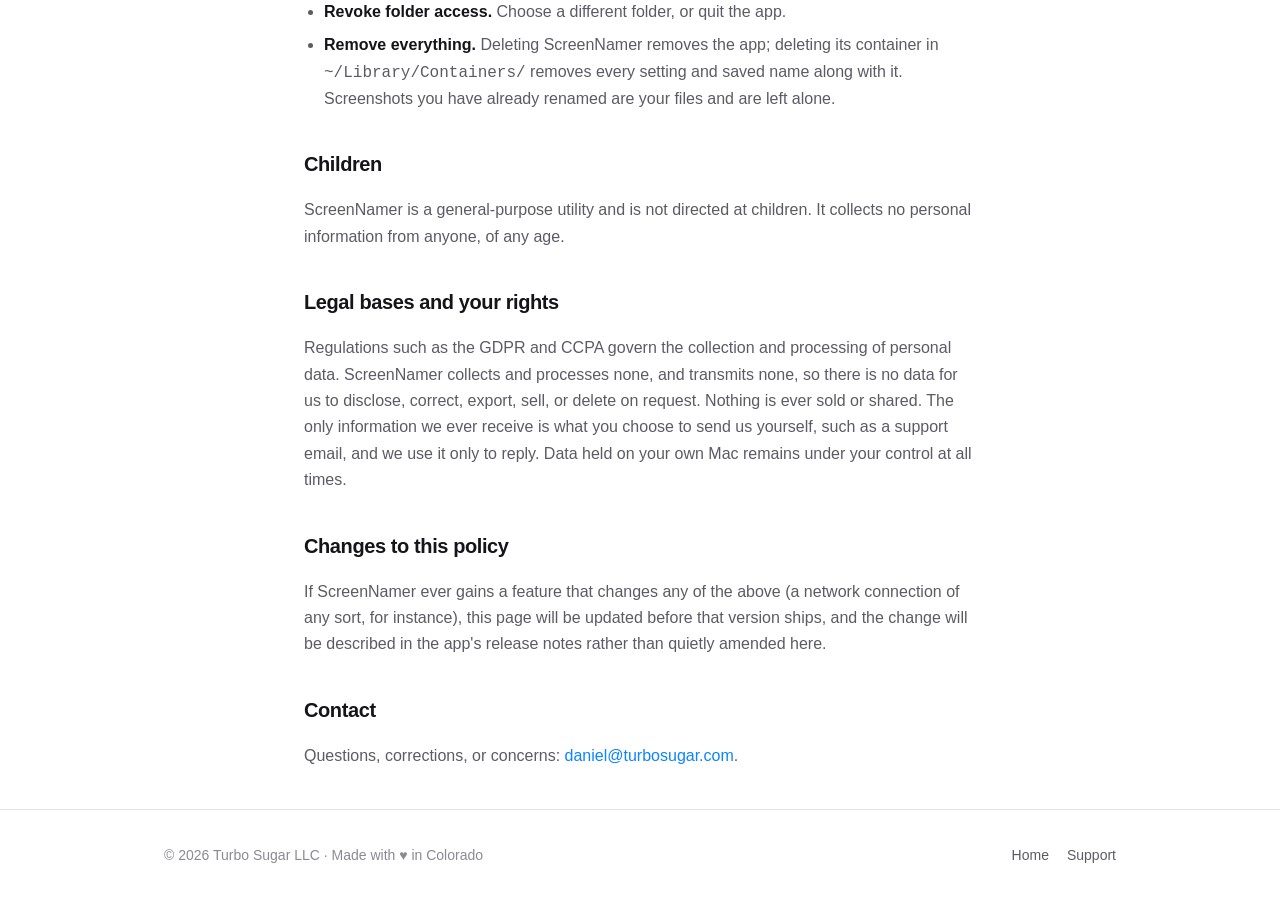
==== commit dadd7f10: "Privacy policy: Copy Diagnostics, the system log, and what the app reads Adds a section on Copy Diag" ====
--- a/privacy/index.html
+++ b/privacy/index.html
@@ -32,7 +32,7 @@
 <main class="wrap legal">
 
   <h1>Privacy Policy</h1>
-  <p class="stamp">Last updated 26 August 2026 · Applies to ScreenNamer for macOS</p>
+  <p class="stamp">Last updated 21 September 2026 · Applies to ScreenNamer for macOS</p>
 
   <div class="summary">
     <p><strong>The short version:</strong> ScreenNamer collects nothing about you. It has no network access, so it cannot send anything anywhere: not analytics, not crash reports, not your filenames. Everything it remembers stays on your Mac and is yours to erase.</p>
@@ -58,14 +58,17 @@
   <ul>
     <li><strong>A reference to the folder you chose.</strong> When you pick your screenshot folder, macOS gives the app a security-scoped bookmark, a token that grants access to that one folder. The bookmark is saved so you don't have to choose again after restarting.</li>
     <li><strong>Names you have saved.</strong> Up to 200 of the names you type, with when you last used one and how often, so the app can suggest them later. This is only ever populated by names you type and confirm. Nothing is recorded until you actually rename a screenshot.</li>
-    <li><strong>Two preferences.</strong> Whether suggestions are switched on, and whether you have completed the first-run walkthrough.</li>
+    <li><strong>Your preferences.</strong> Whether suggestions are switched on, whether to rename only files macOS marked as screenshots, whether the rename panel stays open and where it appears, and whether you have completed the first-run walkthrough.</li>
   </ul>
   <p>None of this is transmitted. None of it is shared. It sits in your user library like any other app's settings.</p>
+  <p>Separately, like most Mac apps, ScreenNamer writes short status messages to the macOS system log, such as when a screenshot is detected or why a file was skipped. They never contain filenames, and the folder path is marked private, so macOS hides it in any log shared from your Mac. The system log stays on your Mac and macOS clears old entries on its own.</p>
 
   <h2>Your screenshots</h2>
   <p>ScreenNamer reads image files in the folder you selected in order to do its job, and only in these ways:</p>
   <ul>
-    <li>It reads a file's size and modification date to tell whether the capture has finished writing.</li>
+    <li>It reads a file's size, creation date and modification date to tell whether it is a new capture and whether it has finished writing.</li>
+    <li>It checks whether macOS marked the file as a screenshot, which macOS does for every capture it saves. That is how it tells a capture apart from another image saved to the same folder.</li>
+    <li>When something in the folder changes, it lists the files there and their creation dates, so it can catch a new screenshot even if macOS failed to announce it. This reads names and dates only; no file is opened, and the list is not kept.</li>
     <li>It generates a small preview to show you in the rename panel, which exists only in memory while the panel is open.</li>
     <li>It reads the image's pixel dimensions to display them.</li>
     <li>It renames the file, or moves it to the Trash if you press Escape.</li>
@@ -76,6 +79,10 @@
 
   <h2>Folder access</h2>
   <p>ScreenNamer can only see the folder you explicitly choose through the standard macOS open panel. It does not request full disk access, and it cannot read your Documents, your Photos, or anywhere else on your Mac. If you revoke access or move the folder, the app stops watching and asks you to choose again.</p>
+
+  <h2>Copy Diagnostics</h2>
+  <p>At the bottom of the Settings window there is a <strong>Copy Diagnostics</strong> button, for when ScreenNamer isn't working. Clicking it places a short text report on the clipboard: the app and macOS versions, the folder being watched (with your account name shortened to <code>~</code>), whether that folder can be reached and how many items it holds, whether the app has seen recent activity there, and your settings. It contains no filenames and nothing from your screenshots.</p>
+  <p>The report goes nowhere unless you paste it somewhere yourself. ScreenNamer cannot send it. If you email it to us, we receive what you sent and use it only to help you.</p>
 
   <h2>Launch at login</h2>
   <p>If you turn on Launch at Login, ScreenNamer registers itself with macOS using Apple's standard mechanism. That registration lives with the operating system, not with us, and switching the setting off removes it.</p>
@@ -92,7 +99,7 @@
   <p>ScreenNamer is a general-purpose utility and is not directed at children. It collects no personal information from anyone, of any age.</p>
 
   <h2>Legal bases and your rights</h2>
-  <p>Regulations such as the GDPR and CCPA govern the collection and processing of personal data. ScreenNamer collects and processes none, and transmits none, so there is no data for us to disclose, correct, export, sell, or delete on request. Nothing is ever sold or shared, because nothing is ever received. Data held on your own Mac remains under your control at all times.</p>
+  <p>Regulations such as the GDPR and CCPA govern the collection and processing of personal data. ScreenNamer collects and processes none, and transmits none, so there is no data for us to disclose, correct, export, sell, or delete on request. Nothing is ever sold or shared. The only information we ever receive is what you choose to send us yourself, such as a support email, and we use it only to reply. Data held on your own Mac remains under your control at all times.</p>
 
   <h2>Changes to this policy</h2>
   <p>If ScreenNamer ever gains a feature that changes any of the above (a network connection of any sort, for instance), this page will be updated before that version ships, and the change will be described in the app's release notes rather than quietly amended here.</p>
--- a/styles.css
+++ b/styles.css
@@ -150,7 +150,7 @@
 .card h3 { margin: 0 0 6px; font-size: 16px; letter-spacing: -0.01em; }
 .card p { margin: 0; color: var(--ink-soft); font-size: 15px; }
 
-.steps { counter-reset: step; display: grid; gap: 26px; grid-template-columns: repeat(auto-fit, minmax(230px, 1fr)); }
+.steps { counter-reset: step; display: grid; gap: 26px; grid-template-columns: 1fr; }
 .step { position: relative; padding-top: 40px; }
 .step::before {
   counter-increment: step;
@@ -167,6 +167,31 @@
 .step h3 { margin: 0 0 4px; font-size: 16px; }
 .step p { margin: 0; color: var(--ink-soft); font-size: 15px; }
 
+/* The three steps are a sequence, not a set, so the gaps carry arrows. They sit in the
+   grid gap as pseudo-elements on the first two steps, and only once three columns are
+   guaranteed: stacked on a narrow screen an arrow pointing right points at nothing. */
+@media (min-width: 860px) {
+  .steps { grid-template-columns: repeat(3, 1fr); column-gap: 56px; }
+  .step:not(:last-child)::after {
+    content: "\27F6";
+    position: absolute;
+    top: 25px;
+    right: -42px;
+    width: 28px;
+    text-align: center;
+    font-size: 22px;
+    line-height: 1;
+    color: var(--ink-soft);
+  }
+}
+
+.steps-coda {
+  margin: 34px 0 0;
+  padding-top: 26px;
+  border-top: 1px solid var(--line);
+  color: var(--ink-soft);
+}
+
 /* ---------- privacy banner ---------- */
 
 .banner {
@@ -176,8 +201,18 @@
   padding: 34px;
   text-align: center;
 }
-.banner h2 { margin-bottom: 8px; }
-.banner p { color: var(--ink-soft); max-width: 620px; margin: 0 auto 6px; }
+.banner h2 { margin: 0 0 12px; }
+/* One gap between paragraphs, a wider one before the link, and `balance` so a two-line
+   paragraph splits evenly instead of leaving one word hanging on the first line, which
+   is what made the spacing look uneven. */
+.banner p {
+  color: var(--ink-soft);
+  max-width: 620px;
+  margin: 0 auto 8px;
+  text-wrap: balance;
+}
+.banner p:last-child { margin-bottom: 0; }
+.banner .banner-link { margin-top: 20px; }
 
 /* ---------- faq ---------- */
 
@@ -217,6 +252,15 @@
 }
 .summary p { margin: 0; color: var(--ink); }
 
+/* ---------- support ---------- */
+
+.support-note {
+  color: var(--ink-soft);
+  max-width: 620px;
+  margin: 0 0 10px;
+}
+.support-note:last-child { margin: 0; }
+
 /* ---------- footer ---------- */
 
 footer {
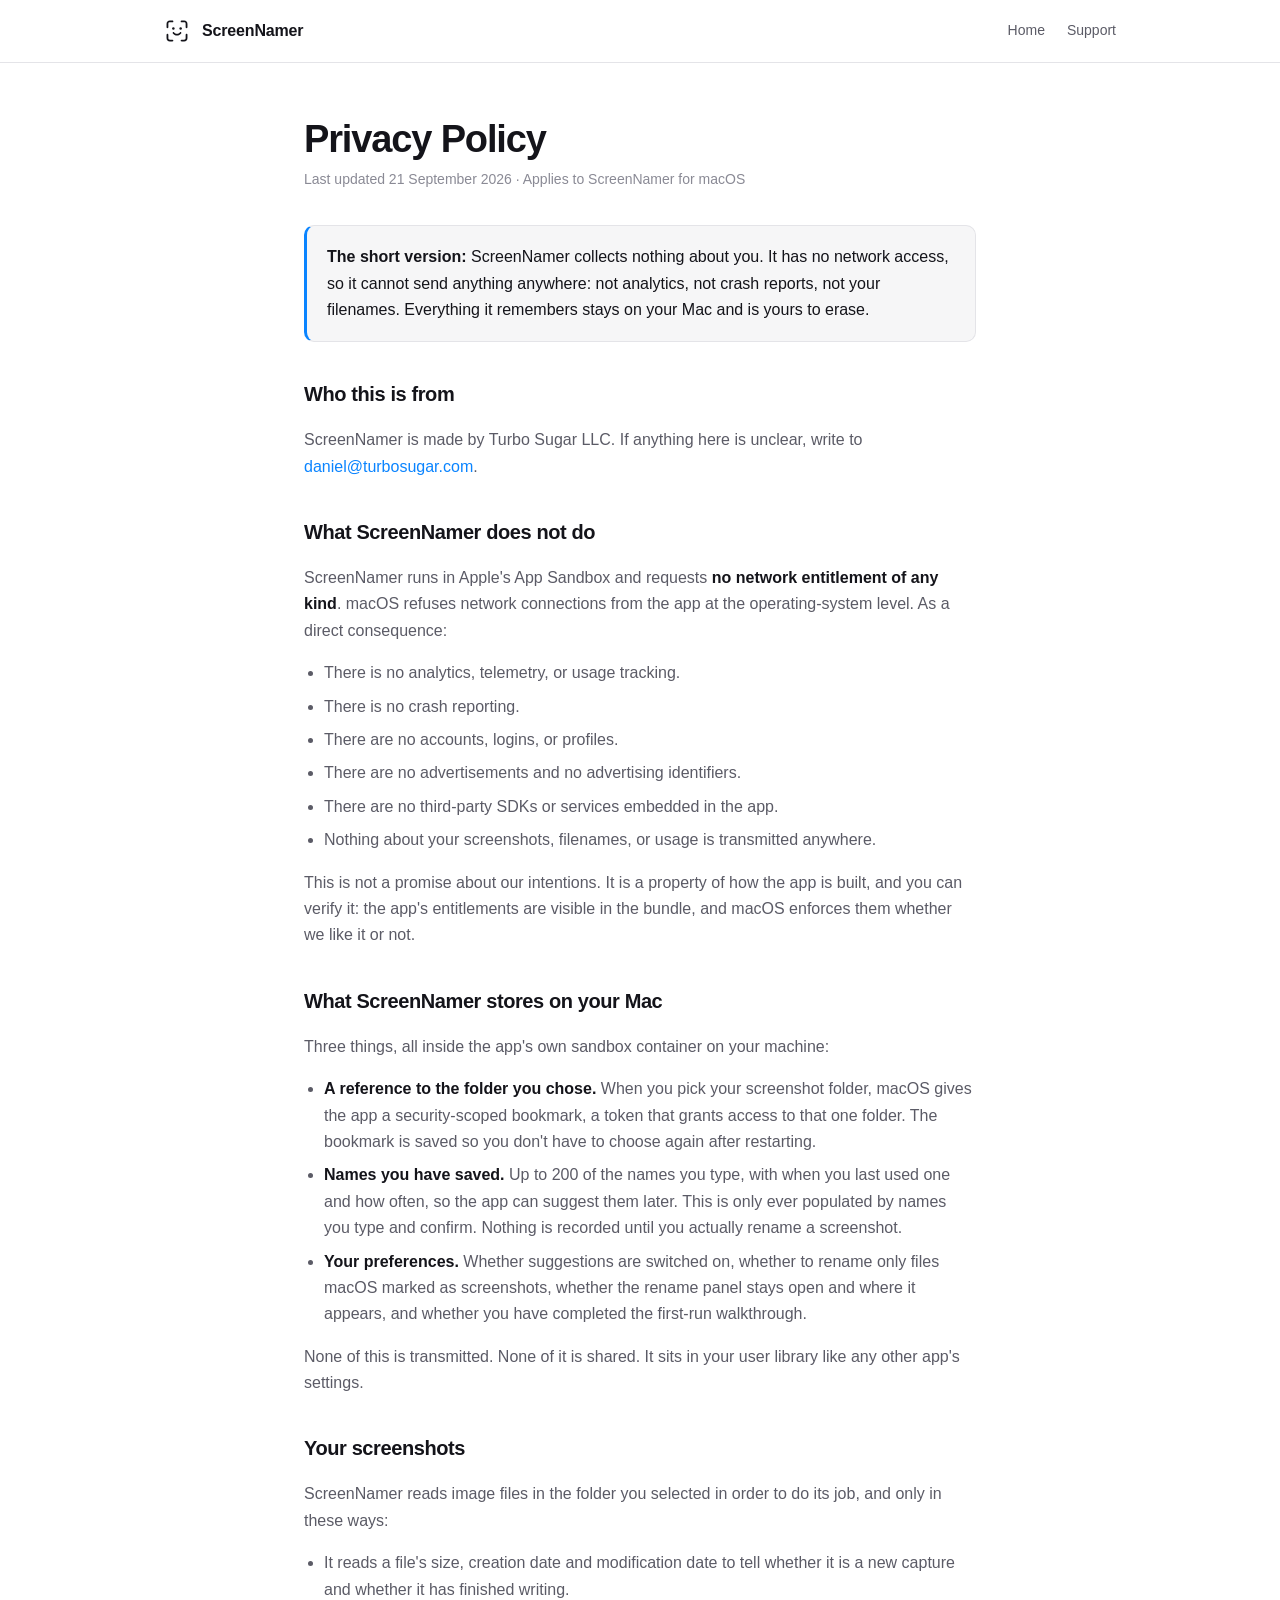
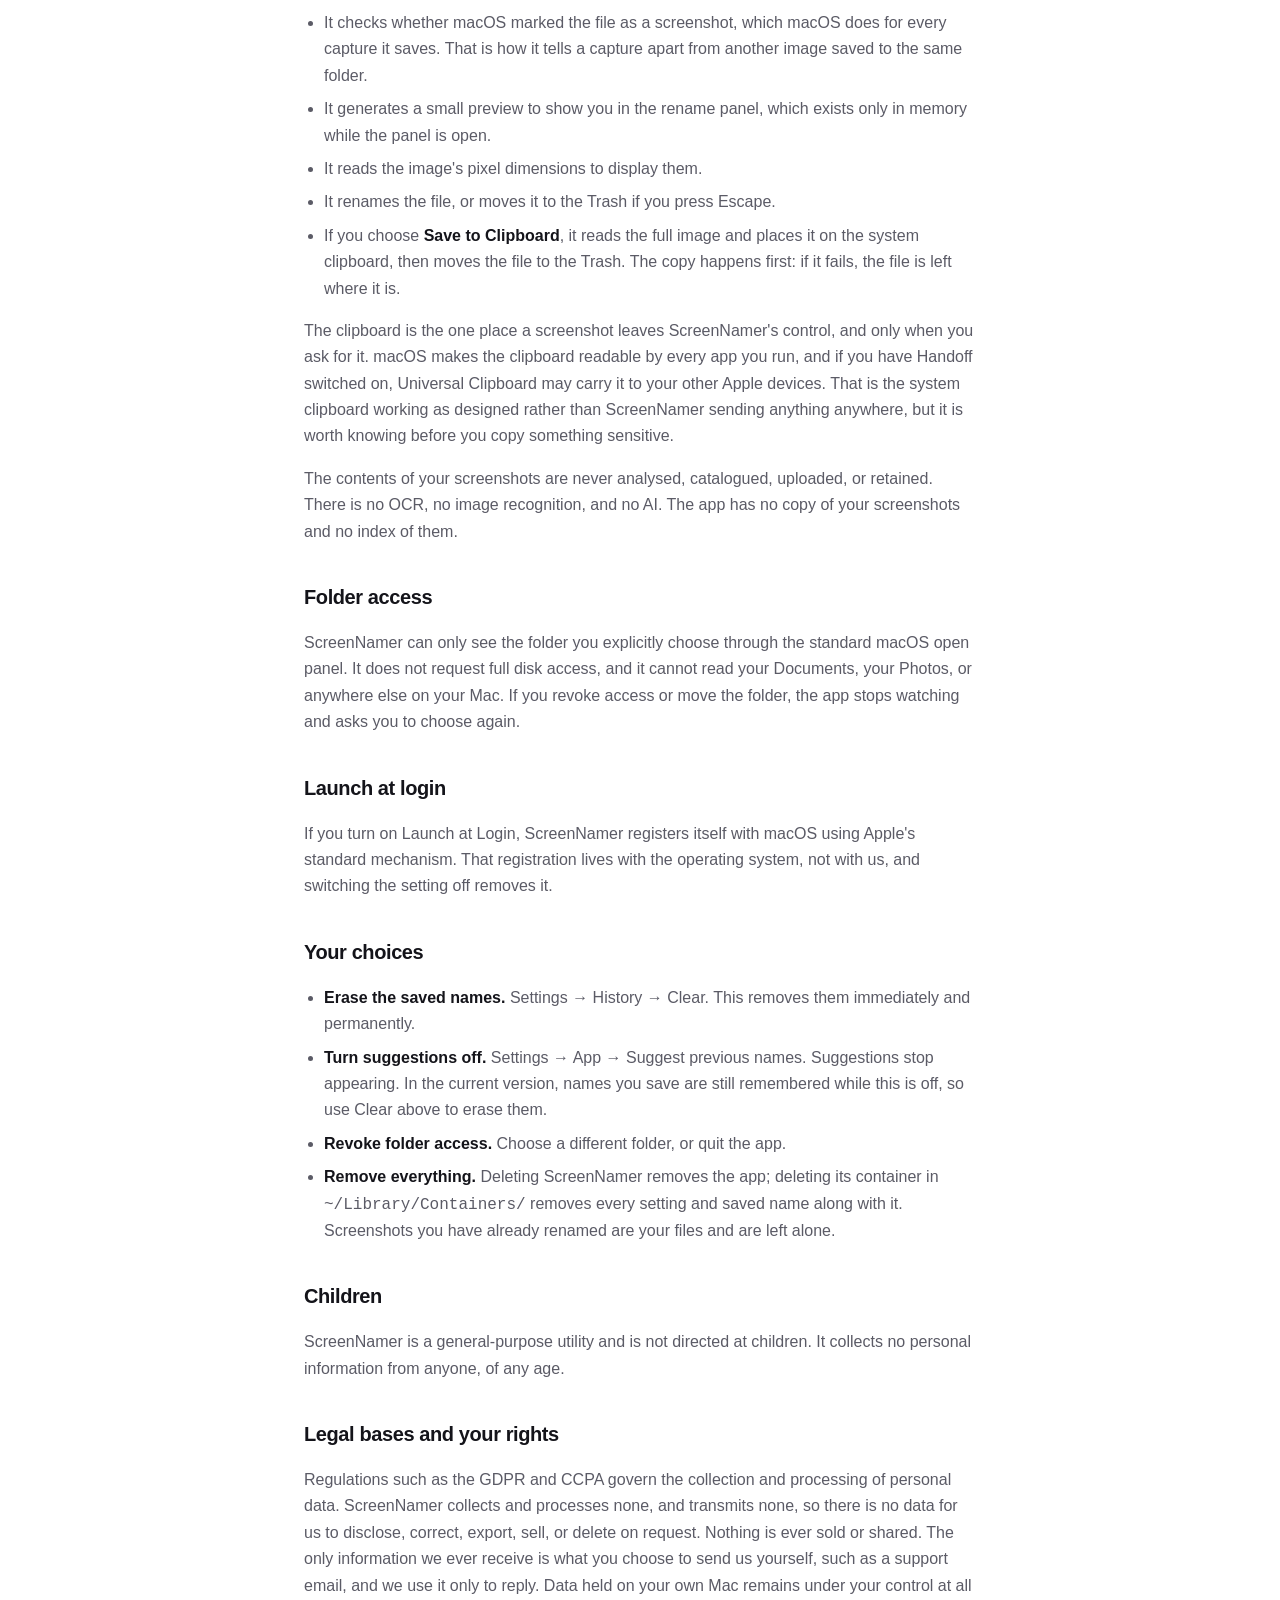
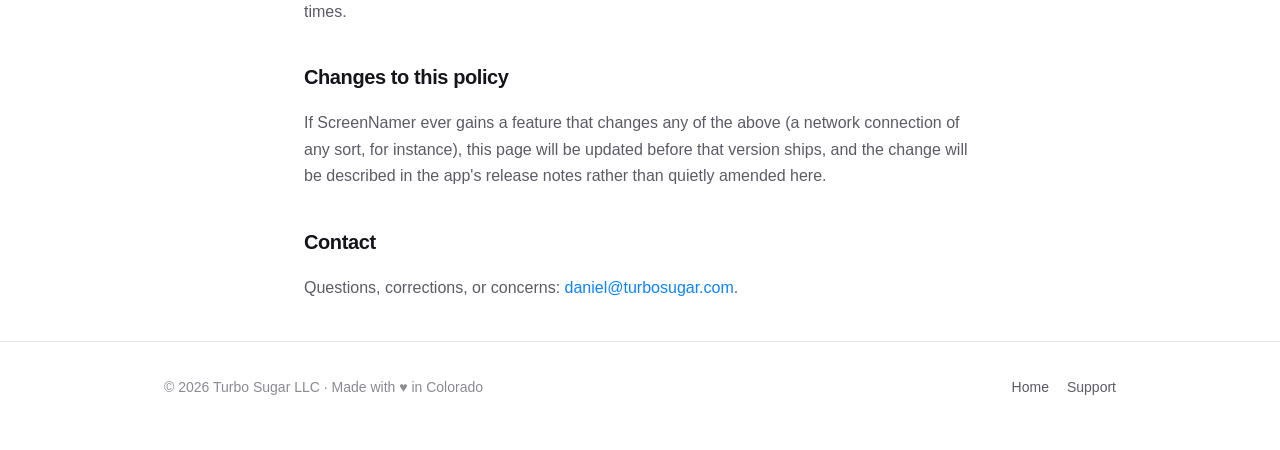
==== commit 024836cb: "Privacy policy: accurate for 1.0 as released" ====
--- a/privacy/index.html
+++ b/privacy/index.html
@@ -61,14 +61,12 @@
     <li><strong>Your preferences.</strong> Whether suggestions are switched on, whether to rename only files macOS marked as screenshots, whether the rename panel stays open and where it appears, and whether you have completed the first-run walkthrough.</li>
   </ul>
   <p>None of this is transmitted. None of it is shared. It sits in your user library like any other app's settings.</p>
-  <p>Separately, like most Mac apps, ScreenNamer writes short status messages to the macOS system log, such as when a screenshot is detected or why a file was skipped. They never contain filenames, and the folder path is marked private, so macOS hides it in any log shared from your Mac. The system log stays on your Mac and macOS clears old entries on its own.</p>
 
   <h2>Your screenshots</h2>
   <p>ScreenNamer reads image files in the folder you selected in order to do its job, and only in these ways:</p>
   <ul>
     <li>It reads a file's size, creation date and modification date to tell whether it is a new capture and whether it has finished writing.</li>
     <li>It checks whether macOS marked the file as a screenshot, which macOS does for every capture it saves. That is how it tells a capture apart from another image saved to the same folder.</li>
-    <li>When something in the folder changes, it lists the files there and their creation dates, so it can catch a new screenshot even if macOS failed to announce it. This reads names and dates only; no file is opened, and the list is not kept.</li>
     <li>It generates a small preview to show you in the rename panel, which exists only in memory while the panel is open.</li>
     <li>It reads the image's pixel dimensions to display them.</li>
     <li>It renames the file, or moves it to the Trash if you press Escape.</li>
@@ -80,17 +78,13 @@
   <h2>Folder access</h2>
   <p>ScreenNamer can only see the folder you explicitly choose through the standard macOS open panel. It does not request full disk access, and it cannot read your Documents, your Photos, or anywhere else on your Mac. If you revoke access or move the folder, the app stops watching and asks you to choose again.</p>
 
-  <h2>Copy Diagnostics</h2>
-  <p>At the bottom of the Settings window there is a <strong>Copy Diagnostics</strong> button, for when ScreenNamer isn't working. Clicking it places a short text report on the clipboard: the app and macOS versions, the folder being watched (with your account name shortened to <code>~</code>), whether that folder can be reached and how many items it holds, whether the app has seen recent activity there, and your settings. It contains no filenames and nothing from your screenshots.</p>
-  <p>The report goes nowhere unless you paste it somewhere yourself. ScreenNamer cannot send it. If you email it to us, we receive what you sent and use it only to help you.</p>
-
   <h2>Launch at login</h2>
   <p>If you turn on Launch at Login, ScreenNamer registers itself with macOS using Apple's standard mechanism. That registration lives with the operating system, not with us, and switching the setting off removes it.</p>
 
   <h2>Your choices</h2>
   <ul>
     <li><strong>Erase the saved names.</strong> Settings → History → Clear. This removes them immediately and permanently.</li>
-    <li><strong>Turn suggestions off.</strong> Settings → App → Suggest previous names. Nothing further is recorded.</li>
+    <li><strong>Turn suggestions off.</strong> Settings → App → Suggest previous names. Suggestions stop appearing. In the current version, names you save are still remembered while this is off, so use Clear above to erase them.</li>
     <li><strong>Revoke folder access.</strong> Choose a different folder, or quit the app.</li>
     <li><strong>Remove everything.</strong> Deleting ScreenNamer removes the app; deleting its container in <code>~/Library/Containers/</code> removes every setting and saved name along with it. Screenshots you have already renamed are your files and are left alone.</li>
   </ul>
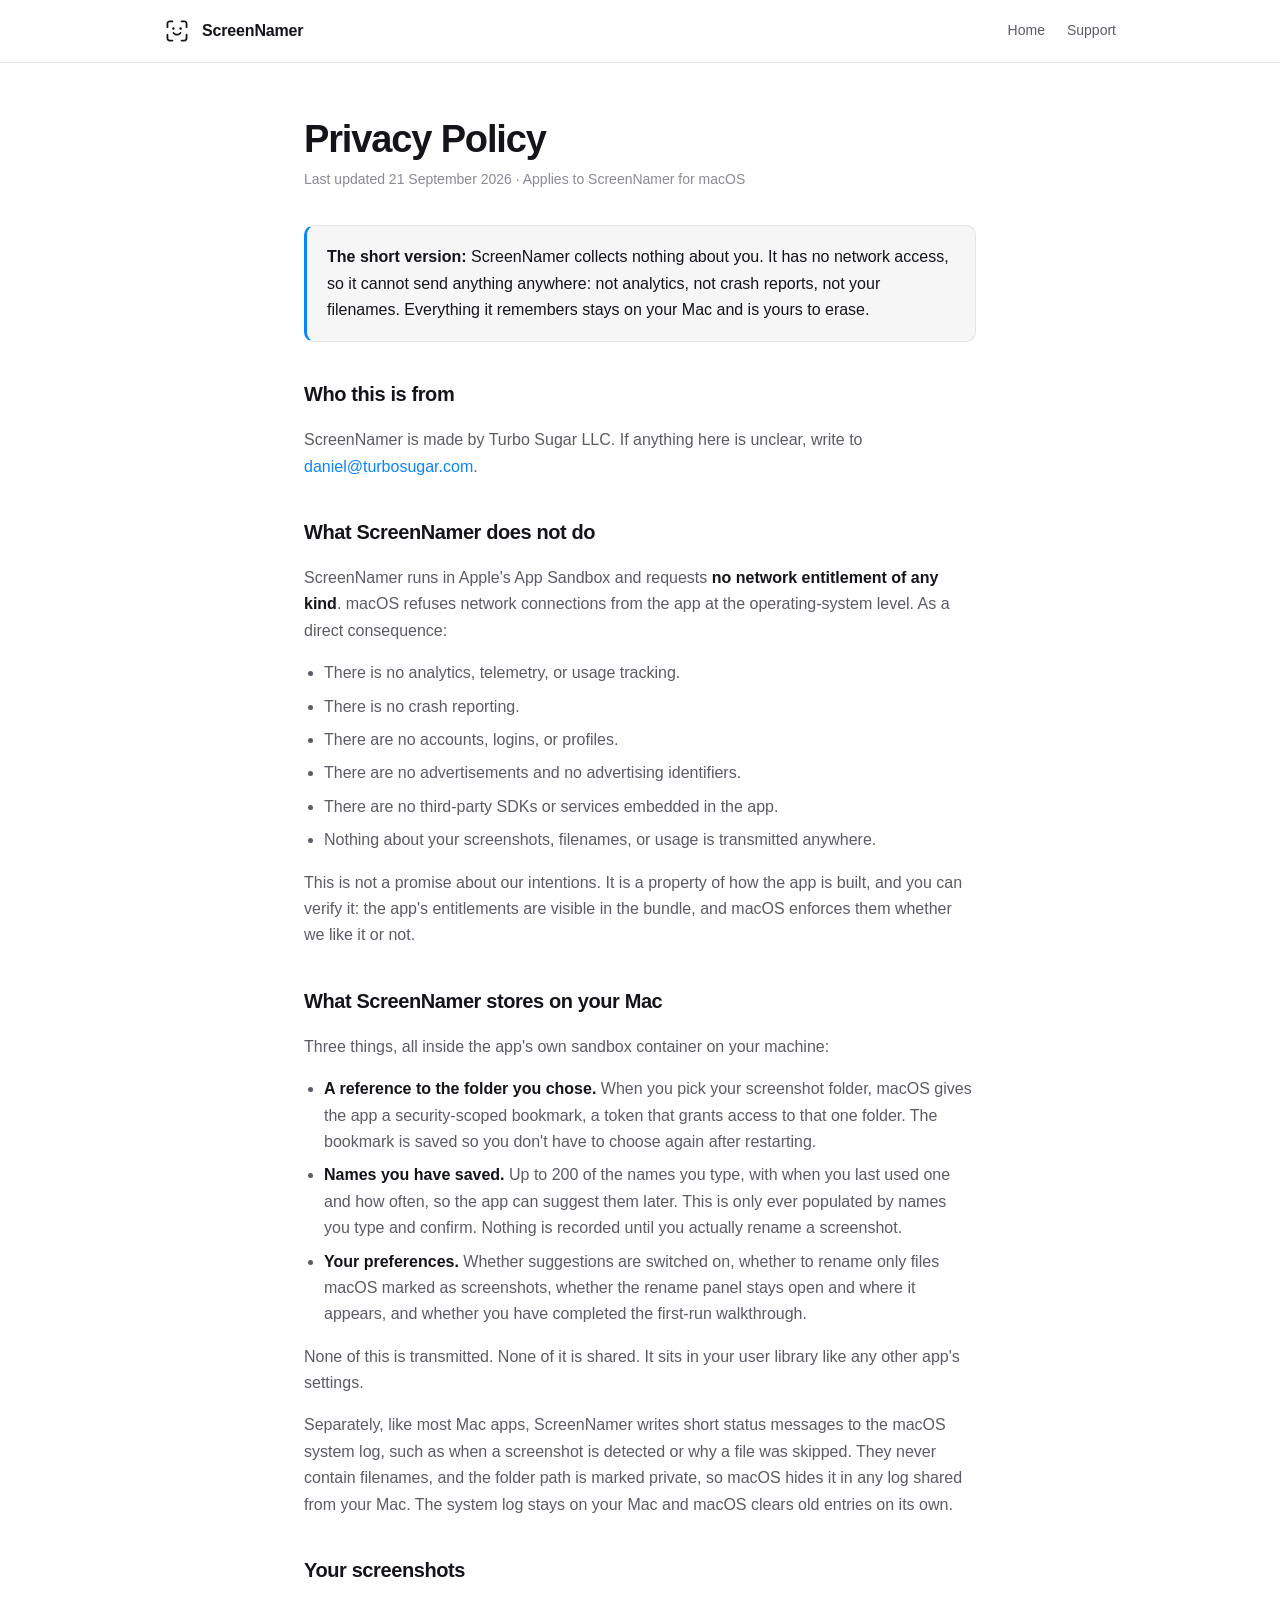
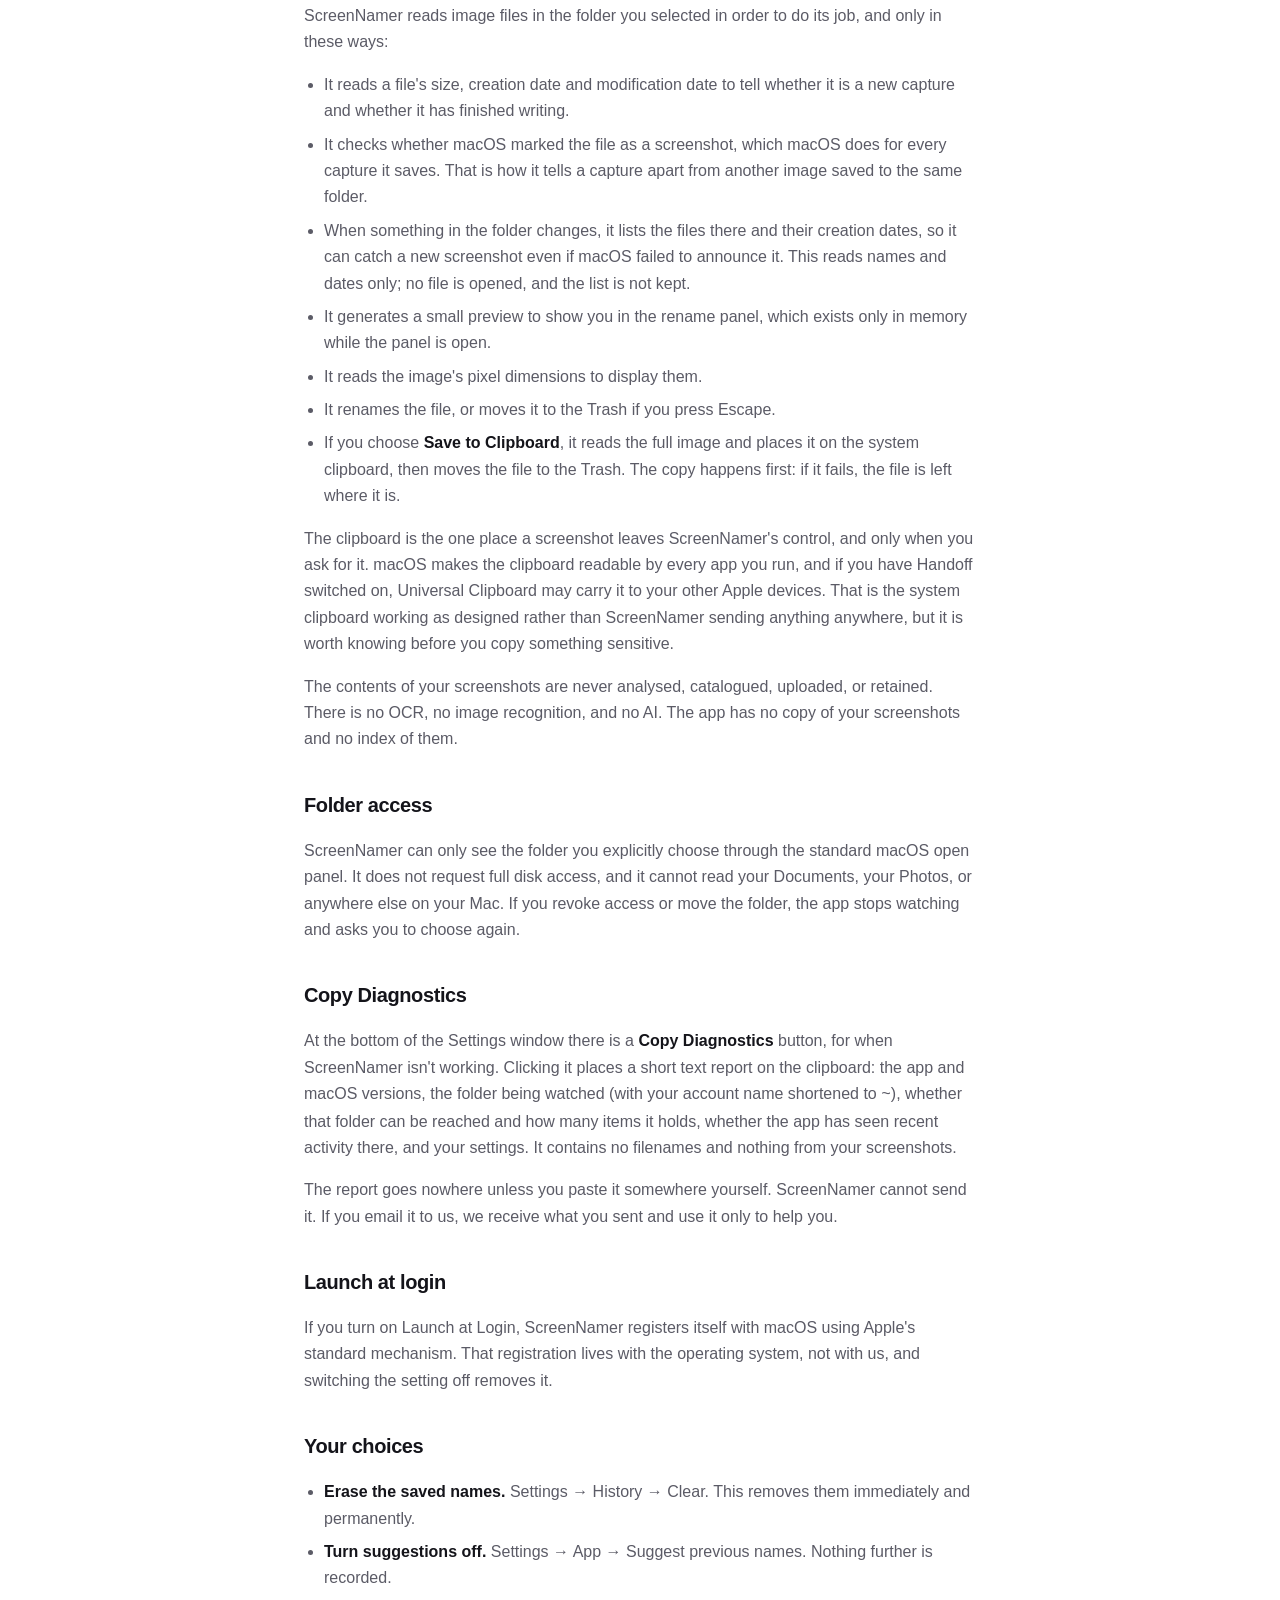
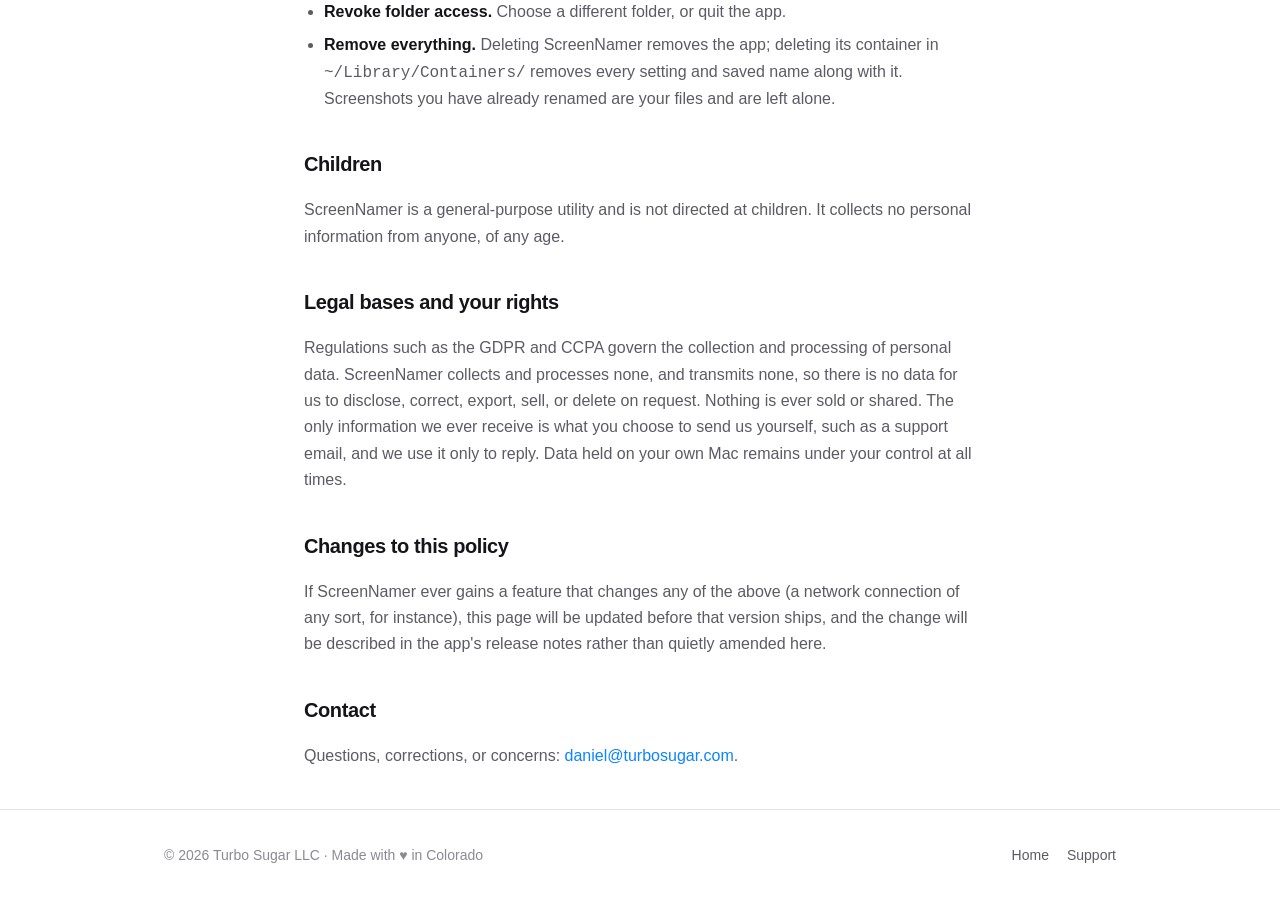
==== commit 43c33881: "1.0.1 released: privacy policy and FAQ updated to match" ====
--- a/privacy/index.html
+++ b/privacy/index.html
@@ -61,12 +61,14 @@
     <li><strong>Your preferences.</strong> Whether suggestions are switched on, whether to rename only files macOS marked as screenshots, whether the rename panel stays open and where it appears, and whether you have completed the first-run walkthrough.</li>
   </ul>
   <p>None of this is transmitted. None of it is shared. It sits in your user library like any other app's settings.</p>
+  <p>Separately, like most Mac apps, ScreenNamer writes short status messages to the macOS system log, such as when a screenshot is detected or why a file was skipped. They never contain filenames, and the folder path is marked private, so macOS hides it in any log shared from your Mac. The system log stays on your Mac and macOS clears old entries on its own.</p>
 
   <h2>Your screenshots</h2>
   <p>ScreenNamer reads image files in the folder you selected in order to do its job, and only in these ways:</p>
   <ul>
     <li>It reads a file's size, creation date and modification date to tell whether it is a new capture and whether it has finished writing.</li>
     <li>It checks whether macOS marked the file as a screenshot, which macOS does for every capture it saves. That is how it tells a capture apart from another image saved to the same folder.</li>
+    <li>When something in the folder changes, it lists the files there and their creation dates, so it can catch a new screenshot even if macOS failed to announce it. This reads names and dates only; no file is opened, and the list is not kept.</li>
     <li>It generates a small preview to show you in the rename panel, which exists only in memory while the panel is open.</li>
     <li>It reads the image's pixel dimensions to display them.</li>
     <li>It renames the file, or moves it to the Trash if you press Escape.</li>
@@ -78,13 +80,17 @@
   <h2>Folder access</h2>
   <p>ScreenNamer can only see the folder you explicitly choose through the standard macOS open panel. It does not request full disk access, and it cannot read your Documents, your Photos, or anywhere else on your Mac. If you revoke access or move the folder, the app stops watching and asks you to choose again.</p>
 
+  <h2>Copy Diagnostics</h2>
+  <p>At the bottom of the Settings window there is a <strong>Copy Diagnostics</strong> button, for when ScreenNamer isn't working. Clicking it places a short text report on the clipboard: the app and macOS versions, the folder being watched (with your account name shortened to <code>~</code>), whether that folder can be reached and how many items it holds, whether the app has seen recent activity there, and your settings. It contains no filenames and nothing from your screenshots.</p>
+  <p>The report goes nowhere unless you paste it somewhere yourself. ScreenNamer cannot send it. If you email it to us, we receive what you sent and use it only to help you.</p>
+
   <h2>Launch at login</h2>
   <p>If you turn on Launch at Login, ScreenNamer registers itself with macOS using Apple's standard mechanism. That registration lives with the operating system, not with us, and switching the setting off removes it.</p>
 
   <h2>Your choices</h2>
   <ul>
     <li><strong>Erase the saved names.</strong> Settings → History → Clear. This removes them immediately and permanently.</li>
-    <li><strong>Turn suggestions off.</strong> Settings → App → Suggest previous names. Suggestions stop appearing. In the current version, names you save are still remembered while this is off, so use Clear above to erase them.</li>
+    <li><strong>Turn suggestions off.</strong> Settings → App → Suggest previous names. Nothing further is recorded.</li>
     <li><strong>Revoke folder access.</strong> Choose a different folder, or quit the app.</li>
     <li><strong>Remove everything.</strong> Deleting ScreenNamer removes the app; deleting its container in <code>~/Library/Containers/</code> removes every setting and saved name along with it. Screenshots you have already renamed are your files and are left alone.</li>
   </ul>
--- a/styles.css
+++ b/styles.css
@@ -81,7 +81,7 @@
   margin: 0 auto 30px;
 }
 
-.cta { display: inline-flex; flex-direction: column; align-items: center; gap: 10px; }
+.cta { display: inline-flex; flex-direction: column; align-items: center; gap: 18px; }
 
 .button {
   display: inline-block;
@@ -95,6 +95,13 @@
 .button:hover { text-decoration: none; opacity: 0.88; }
 
 .meta { font-size: 13px; color: var(--ink-faint); }
+
+/* Apple's badge, unmodified: no hover effect, no filters, no rounding of our own.
+   54px tall, so its required clear space is a quarter of that, 14px. The only
+   neighbour is the line of text below, and the .cta gap keeps it further off. */
+.store-badge { display: inline-block; line-height: 0; }
+.store-badge:hover { text-decoration: none; }
+.store-badge img { height: 54px; width: auto; }
 
 figure.shot { margin: 52px 0 0; }
 figure.shot img,
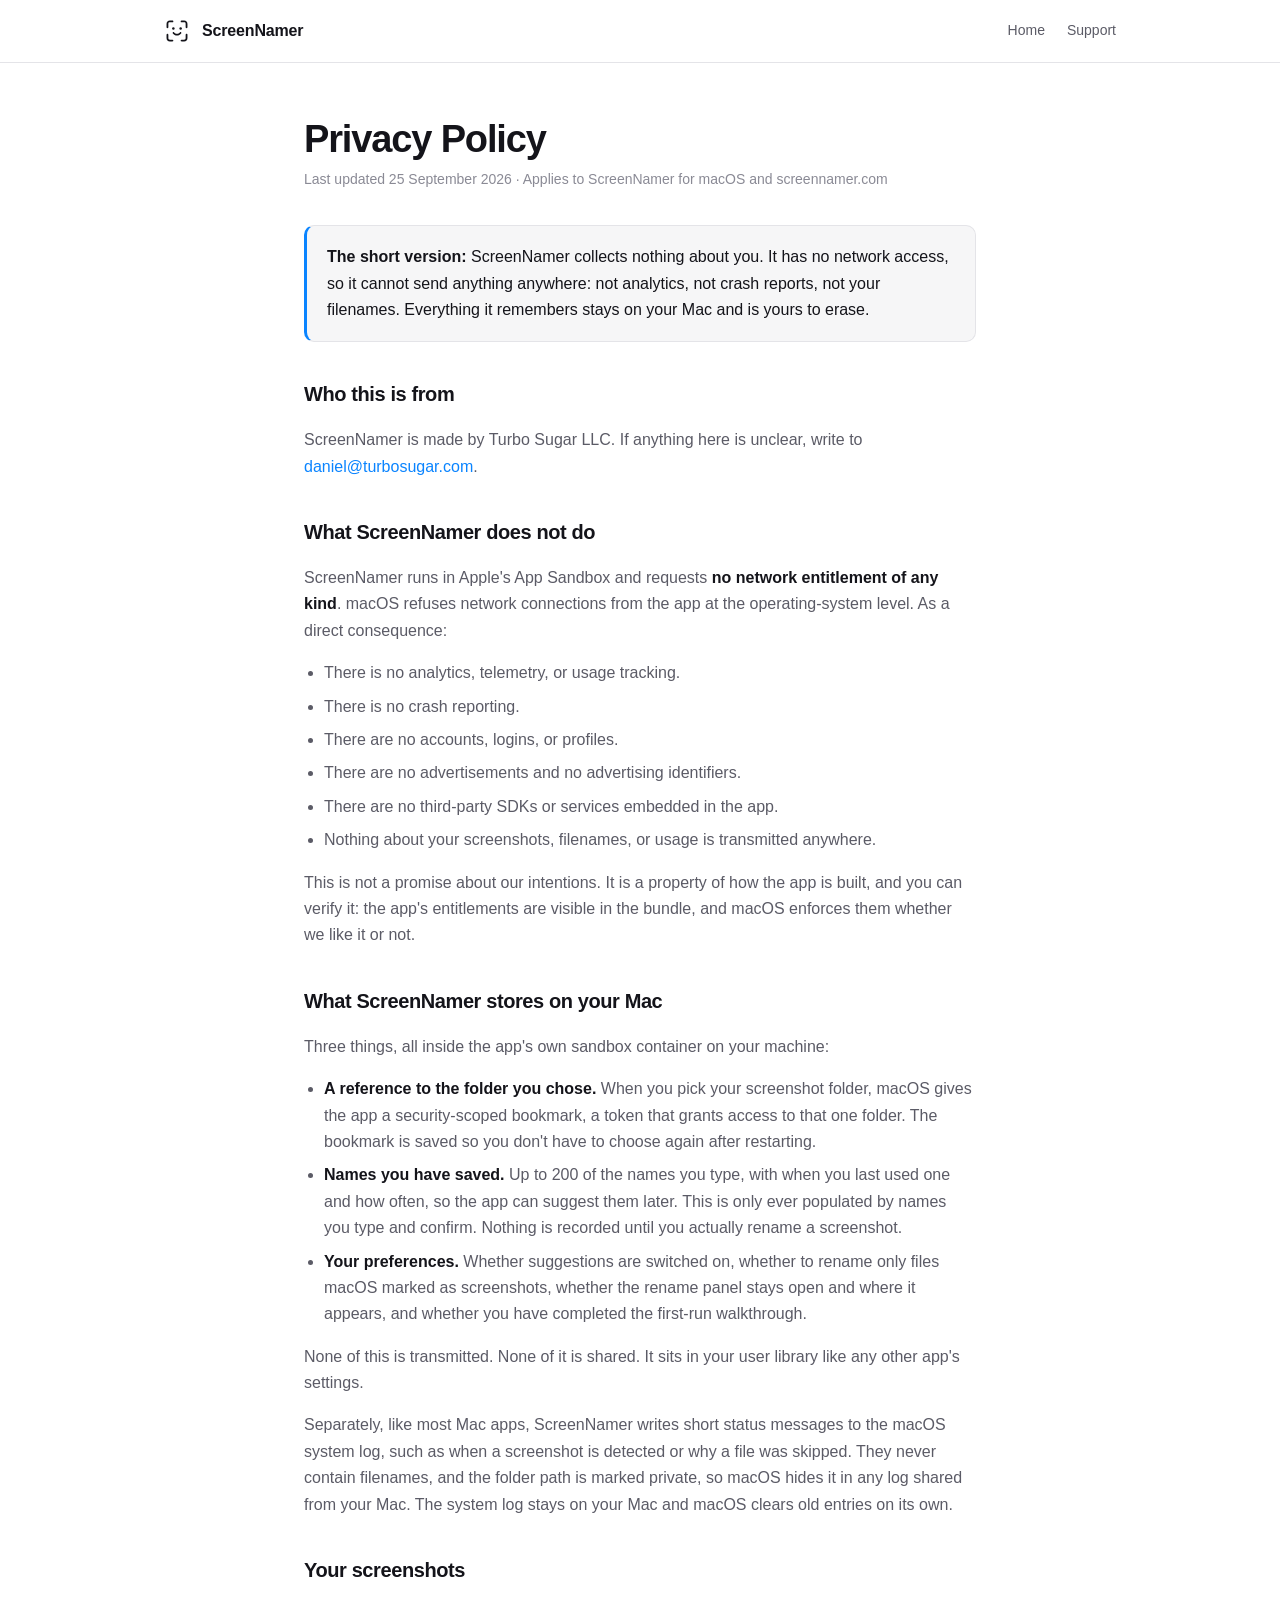
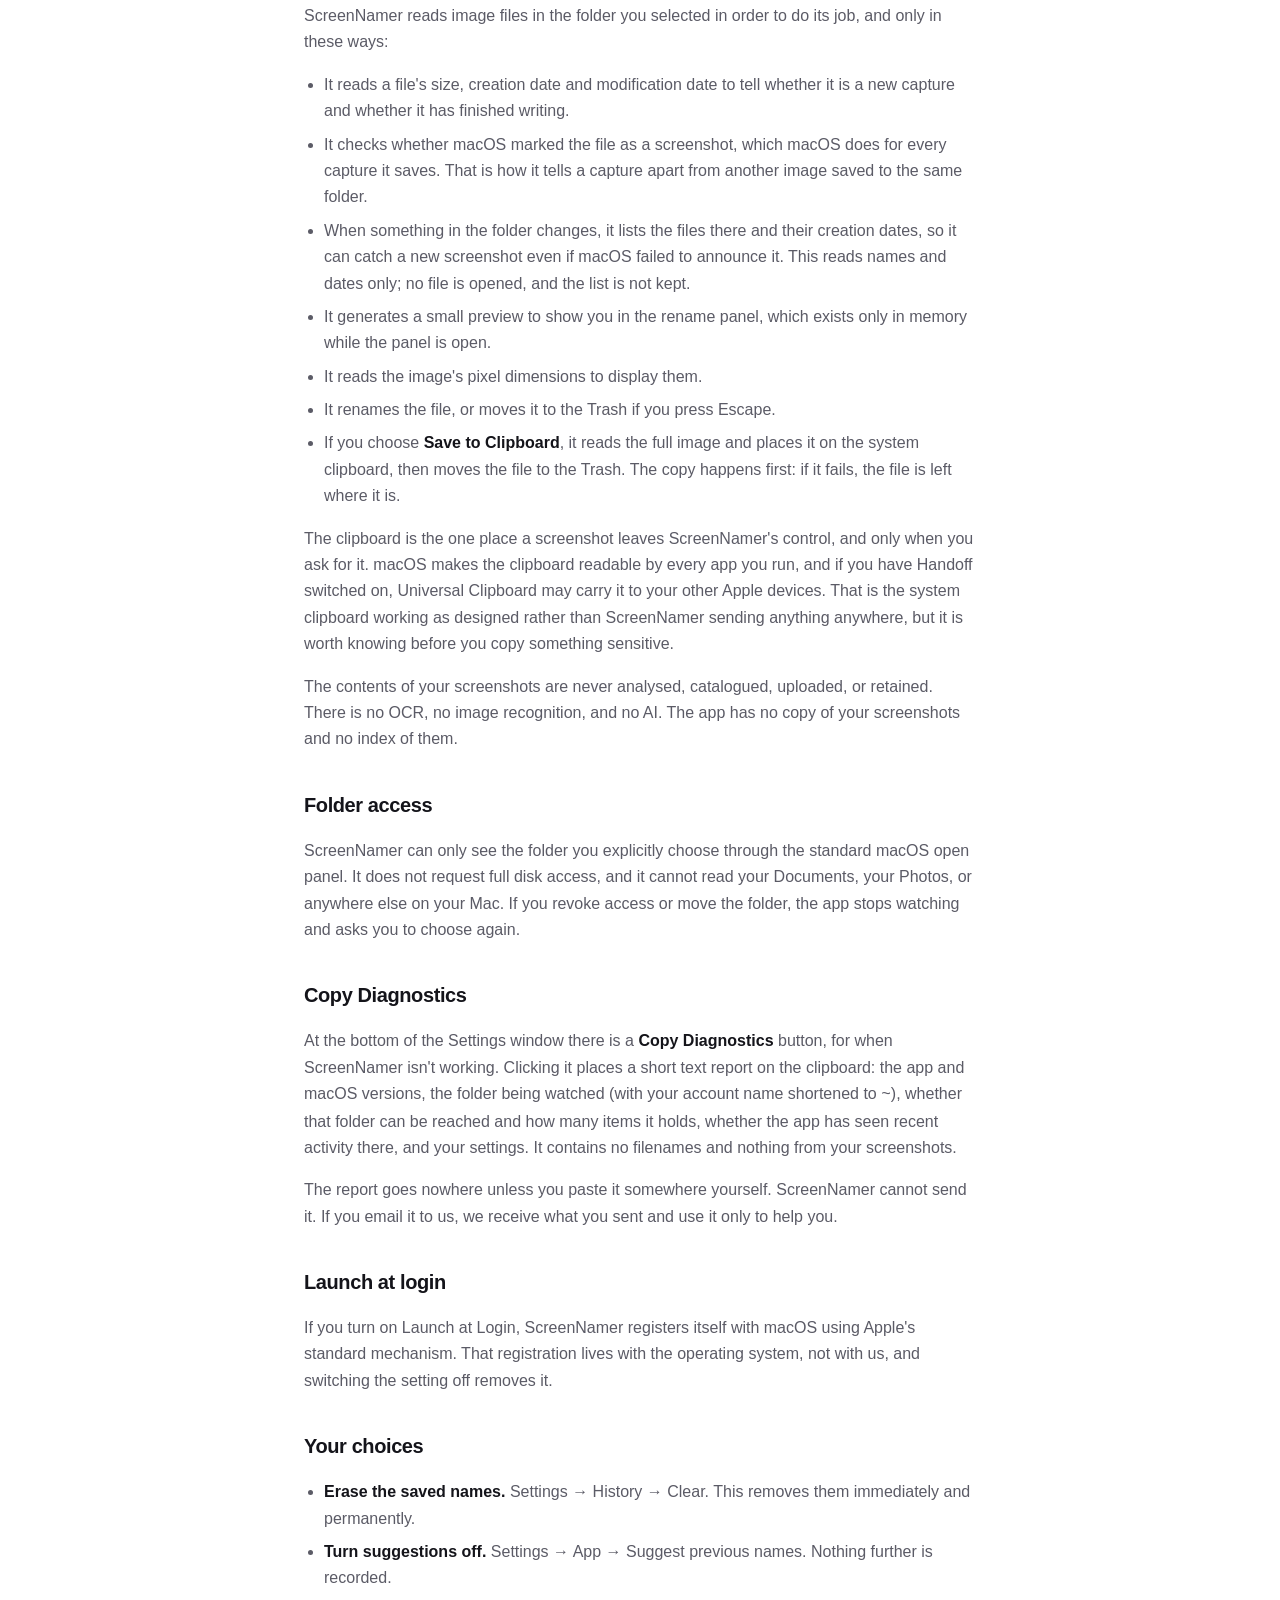
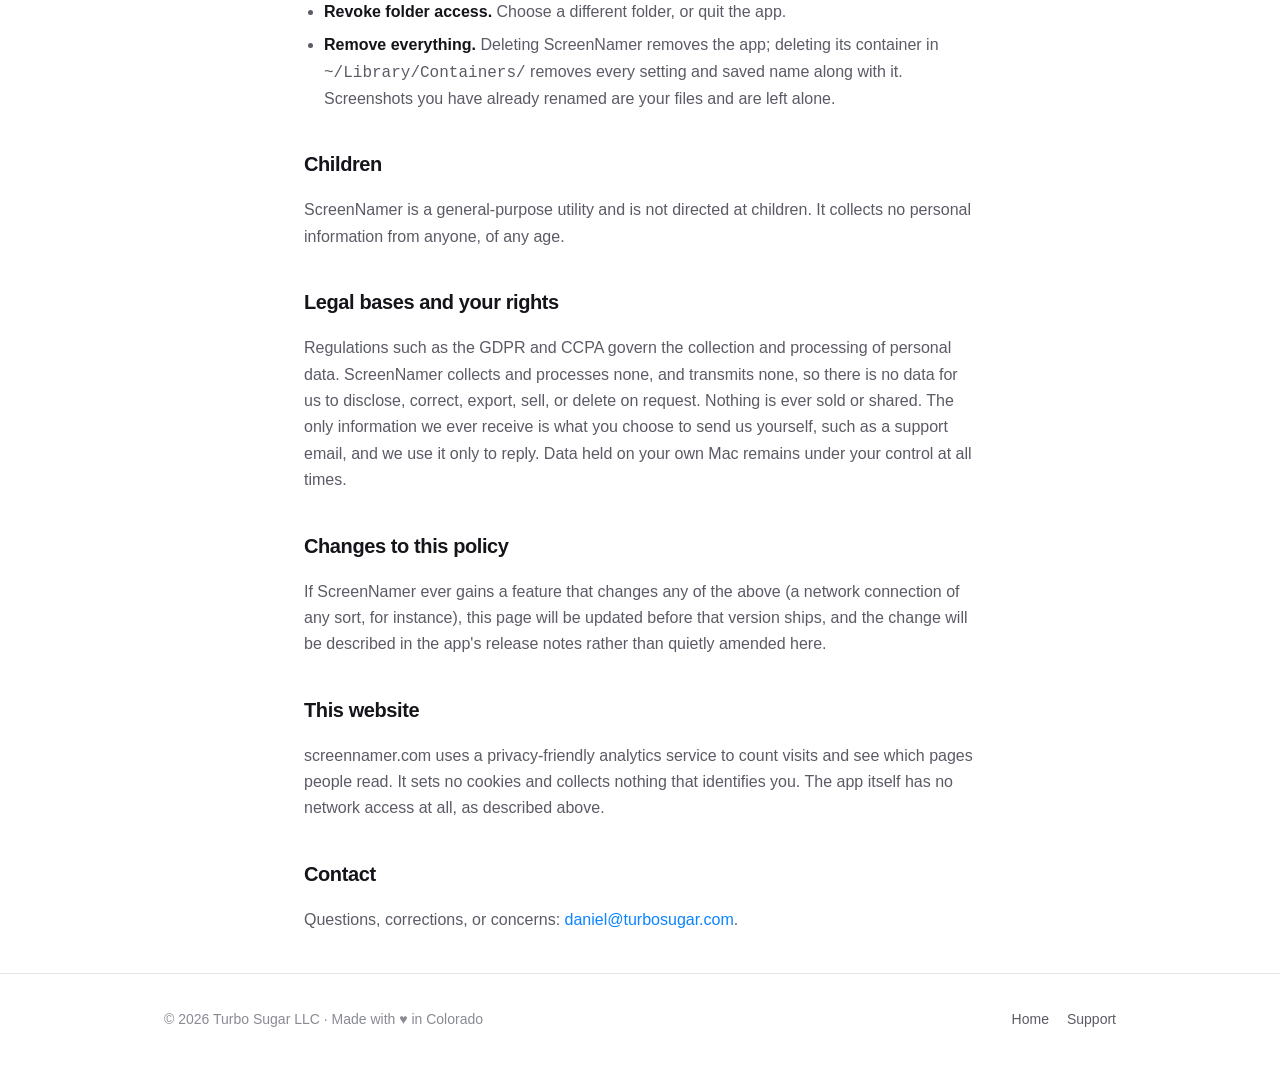
==== commit ff5b4bf2: "Add cookieless site analytics, and say so in the privacy policy" ====
--- a/privacy/index.html
+++ b/privacy/index.html
@@ -32,7 +32,7 @@
 <main class="wrap legal">
 
   <h1>Privacy Policy</h1>
-  <p class="stamp">Last updated 21 September 2026 · Applies to ScreenNamer for macOS</p>
+  <p class="stamp">Last updated 25 September 2026 · Applies to ScreenNamer for macOS and screennamer.com</p>
 
   <div class="summary">
     <p><strong>The short version:</strong> ScreenNamer collects nothing about you. It has no network access, so it cannot send anything anywhere: not analytics, not crash reports, not your filenames. Everything it remembers stays on your Mac and is yours to erase.</p>
@@ -104,6 +104,9 @@
   <h2>Changes to this policy</h2>
   <p>If ScreenNamer ever gains a feature that changes any of the above (a network connection of any sort, for instance), this page will be updated before that version ships, and the change will be described in the app's release notes rather than quietly amended here.</p>
 
+  <h2>This website</h2>
+  <p>screennamer.com uses a privacy-friendly analytics service to count visits and see which pages people read. It sets no cookies and collects nothing that identifies you. The app itself has no network access at all, as described above.</p>
+
   <h2>Contact</h2>
   <p>Questions, corrections, or concerns: <a href="mailto:daniel@turbosugar.com">daniel@turbosugar.com</a>.</p>
 
--- a/styles.css
+++ b/styles.css
@@ -58,6 +58,32 @@
 .bar nav { margin-left: auto; display: flex; gap: 22px; font-size: 14px; }
 .bar nav a { color: var(--ink-soft); }
 .bar nav a:hover { color: var(--ink); text-decoration: none; }
+
+/* Phones: the four links cannot share a row with the wordmark without wrapping
+   mid-label ("How it / works") and pushing Support off the screen. Give them a
+   row of their own, spread across the full width, each label unbreakable. */
+@media (max-width: 700px) {
+  .bar {
+    flex-wrap: wrap;
+    height: auto;
+    padding-top: 11px;
+    padding-bottom: 9px;
+    row-gap: 9px;
+  }
+  .bar nav {
+    margin-left: 0;
+    width: 100%;
+    justify-content: space-between;
+    gap: 12px;
+    font-size: 13px;
+    /* A narrow phone in a large text size can still overflow: let it scroll
+       rather than wrap, and keep the scrollbar out of the design. */
+    overflow-x: auto;
+    scrollbar-width: none;
+  }
+  .bar nav::-webkit-scrollbar { display: none; }
+  .bar nav a { white-space: nowrap; }
+}
 
 /* ---------- hero ---------- */
 
